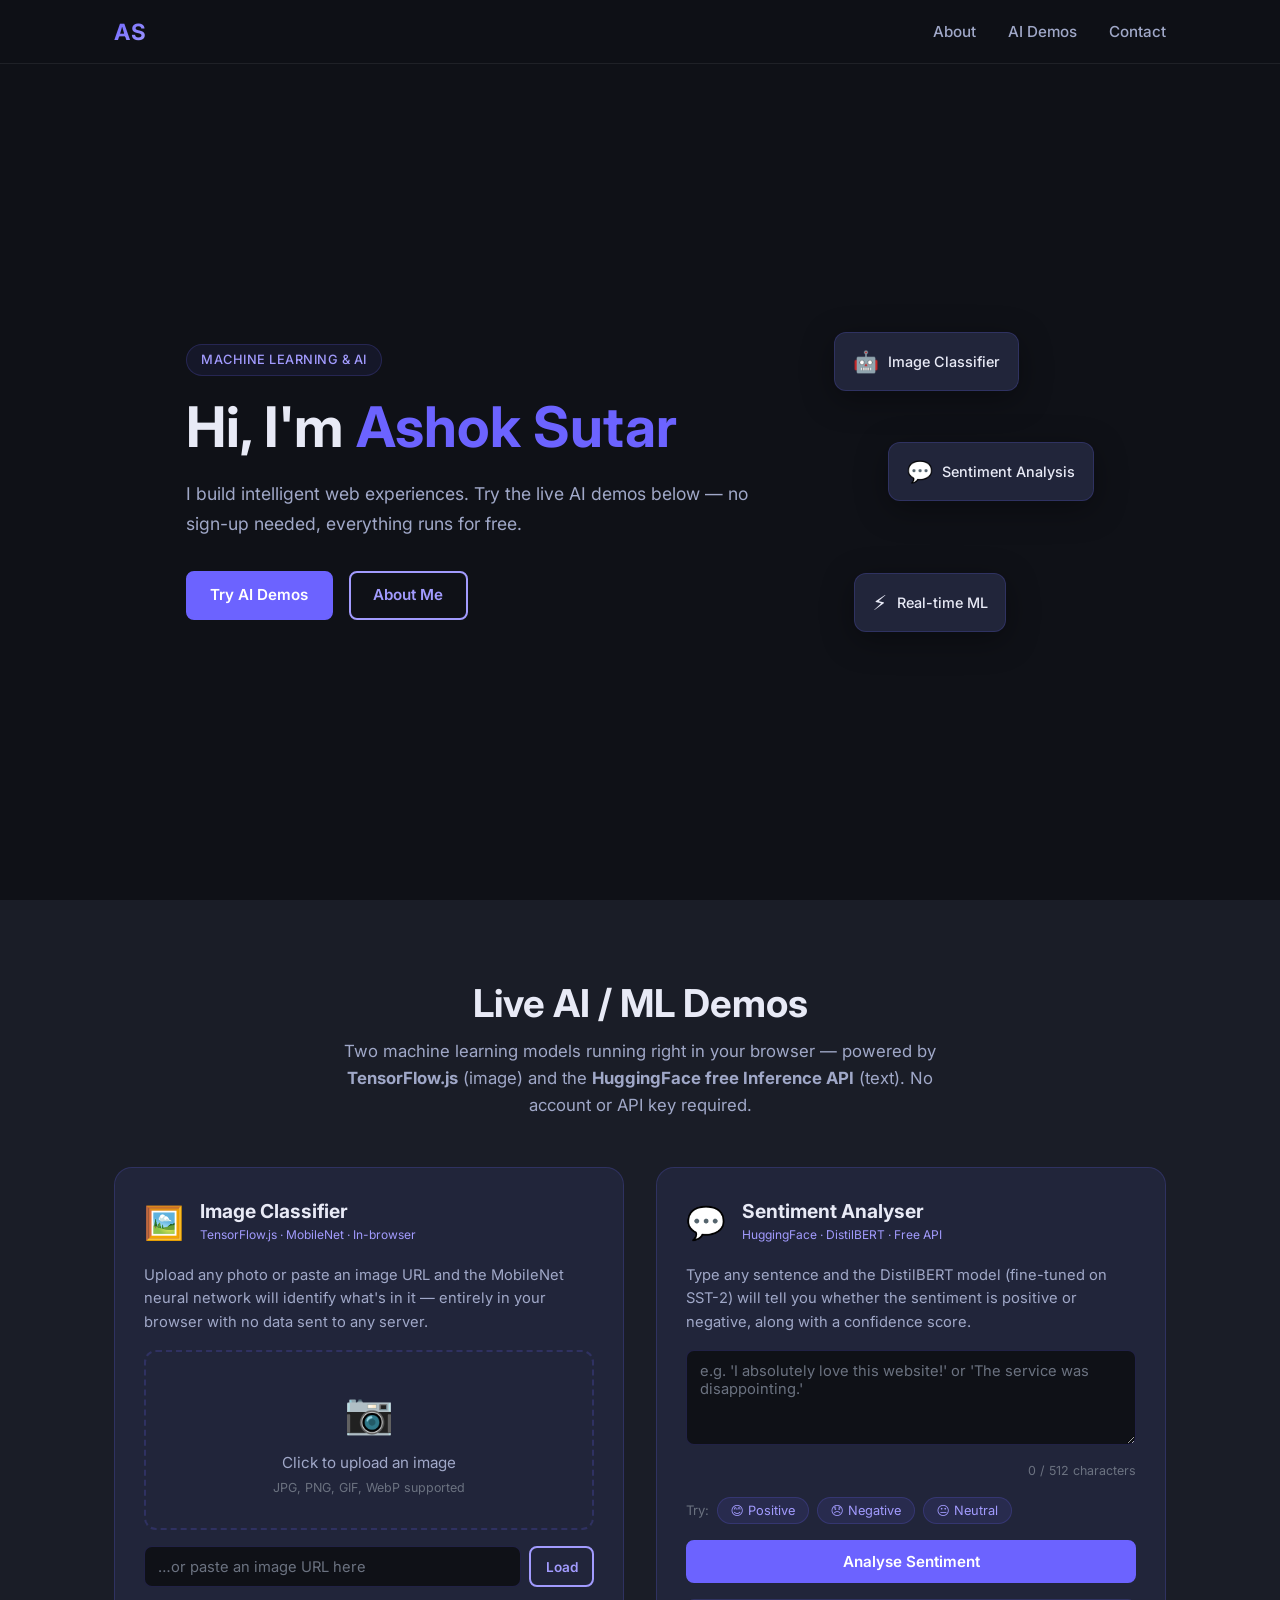
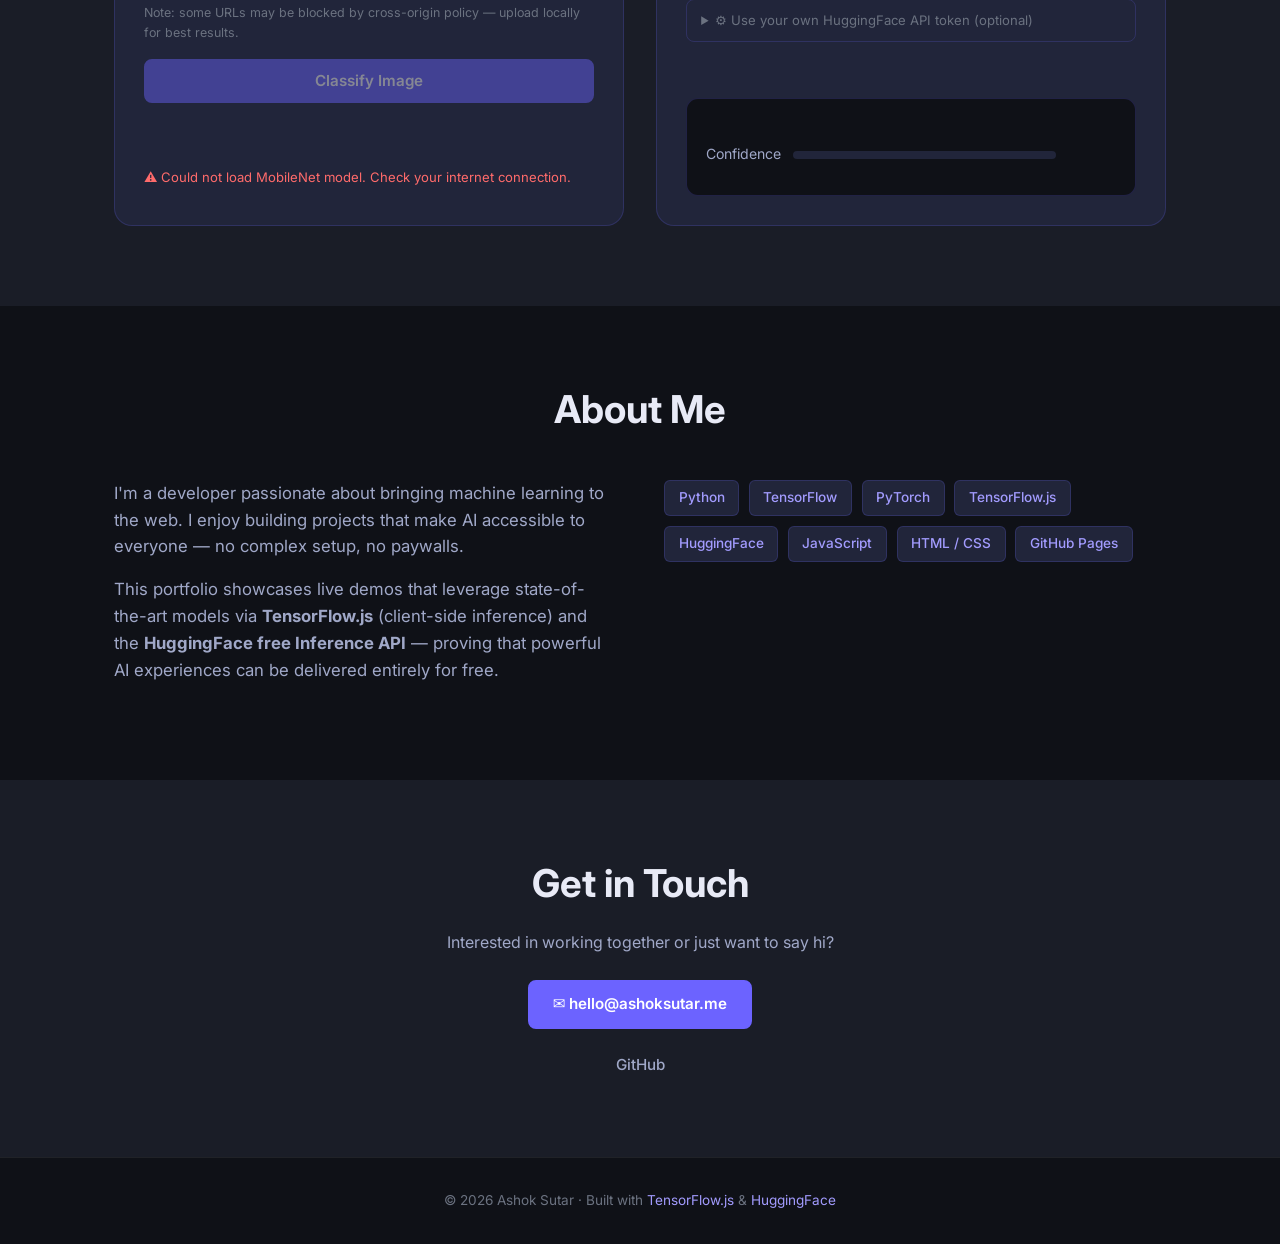
==== index.html @ 3ef17834 "Add ML-integrated portfolio: image classifier (TF.js MobileNet) + sentiment analyser (HuggingFace AP" ====
<!DOCTYPE html>
<html lang="en">
<head>
  <meta charset="UTF-8" />
  <meta name="viewport" content="width=device-width, initial-scale=1.0" />
  <title>Ashok Sutar | AI & ML Portfolio</title>
  <meta name="description" content="Ashok Sutar's portfolio with live AI/ML demos — image classifier and sentiment analyser powered by free models.">
  <link rel="preconnect" href="https://fonts.googleapis.com">
  <link rel="preconnect" href="https://fonts.gstatic.com" crossorigin>
  <link href="https://fonts.googleapis.com/css2?family=Inter:wght@300;400;500;600;700&display=swap" rel="stylesheet">
  <link rel="stylesheet" href="css/style.css" />
</head>
<body>

  <!-- ============================================================
       NAVIGATION
  ============================================================ -->
  <nav id="navbar">
    <div class="nav-container">
      <a href="#hero" class="nav-brand">AS</a>
      <ul class="nav-links">
        <li><a href="#about">About</a></li>
        <li><a href="#ml-demos">AI Demos</a></li>
        <li><a href="#contact">Contact</a></li>
      </ul>
      <button class="nav-toggle" id="navToggle" aria-label="Toggle menu">&#9776;</button>
    </div>
  </nav>

  <!-- ============================================================
       HERO
  ============================================================ -->
  <section id="hero">
    <div class="hero-content">
      <span class="hero-badge">Machine Learning &amp; AI</span>
      <h1>Hi, I'm <span class="accent">Ashok Sutar</span></h1>
      <p class="hero-sub">
        I build intelligent web experiences. Try the live AI demos below —
        no sign-up needed, everything runs for free.
      </p>
      <div class="hero-actions">
        <a href="#ml-demos" class="btn btn-primary">Try AI Demos</a>
        <a href="#about" class="btn btn-outline">About Me</a>
      </div>
    </div>
    <div class="hero-visual" aria-hidden="true">
      <div class="floating-card card-1">
        <span class="card-icon">🤖</span>
        <span>Image Classifier</span>
      </div>
      <div class="floating-card card-2">
        <span class="card-icon">💬</span>
        <span>Sentiment Analysis</span>
      </div>
      <div class="floating-card card-3">
        <span class="card-icon">⚡</span>
        <span>Real-time ML</span>
      </div>
    </div>
  </section>

  <!-- ============================================================
       ML DEMOS
  ============================================================ -->
  <section id="ml-demos">
    <div class="section-container">
      <div class="section-header">
        <h2>Live AI / ML Demos</h2>
        <p>
          Two machine learning models running right in your browser — powered by
          <strong>TensorFlow.js</strong> (image) and the
          <strong>HuggingFace free Inference API</strong> (text).
          No account or API key required.
        </p>
      </div>

      <div class="demos-grid">

        <!-- -------------------------------------------------------
             DEMO 1 – IMAGE CLASSIFIER
        ------------------------------------------------------- -->
        <div class="demo-card" id="image-demo">
          <div class="demo-card-header">
            <span class="demo-icon">🖼️</span>
            <div>
              <h3>Image Classifier</h3>
              <p class="demo-tech">TensorFlow.js · MobileNet · In-browser</p>
            </div>
          </div>
          <p class="demo-desc">
            Upload any photo or paste an image URL and the MobileNet neural
            network will identify what's in it — entirely in your browser with
            no data sent to any server.
          </p>

          <div class="upload-area" id="uploadArea">
            <input type="file" id="imageUpload" accept="image/*" hidden />
            <img id="previewImage" src="" alt="Preview" hidden />
            <div class="upload-placeholder" id="uploadPlaceholder">
              <span class="upload-icon">📷</span>
              <p>Click to upload an image</p>
              <p class="upload-hint">JPG, PNG, GIF, WebP supported</p>
            </div>
          </div>

          <div class="url-input-row">
            <input
              type="url"
              id="imageUrlInput"
              placeholder="…or paste an image URL here"
              class="text-input"
            />
            <button id="loadUrlBtn" class="btn btn-sm btn-outline">Load</button>
          </div>
          <p class="upload-hint" style="font-size:0.78rem;color:var(--text-muted);">
            Note: some URLs may be blocked by cross-origin policy — upload locally for best results.
          </p>

          <button id="classifyBtn" class="btn btn-primary btn-full" disabled>
            Classify Image
          </button>

          <div id="classifierStatus" class="status-box" hidden></div>

          <div id="classifierResults" class="results-box" hidden>
            <h4>Predictions</h4>
            <ul id="predictionsList" class="predictions-list"></ul>
          </div>

          <div id="modelLoadingBanner" class="loading-banner">
            <div class="spinner"></div>
            <span>Loading MobileNet model (first time may take a few seconds)…</span>
          </div>
        </div>

        <!-- -------------------------------------------------------
             DEMO 2 – SENTIMENT ANALYSER
        ------------------------------------------------------- -->
        <div class="demo-card" id="sentiment-demo">
          <div class="demo-card-header">
            <span class="demo-icon">💬</span>
            <div>
              <h3>Sentiment Analyser</h3>
              <p class="demo-tech">HuggingFace · DistilBERT · Free API</p>
            </div>
          </div>
          <p class="demo-desc">
            Type any sentence and the DistilBERT model (fine-tuned on SST-2)
            will tell you whether the sentiment is positive or negative, along
            with a confidence score.
          </p>

          <textarea
            id="sentimentInput"
            class="text-area"
            rows="4"
            placeholder="e.g. 'I absolutely love this website!' or 'The service was disappointing.'"
          ></textarea>

          <div class="char-counter">
            <span id="charCount">0</span> / 512 characters
          </div>

          <div class="example-chips">
            <span class="chip-label">Try:</span>
            <button class="chip" data-text="I love building machine learning models!">😊 Positive</button>
            <button class="chip" data-text="This is the worst experience I have ever had.">😞 Negative</button>
            <button class="chip" data-text="The weather today is quite average.">😐 Neutral</button>
          </div>

          <button id="analyseBtn" class="btn btn-primary btn-full">
            Analyse Sentiment
          </button>

          <!-- Optional HuggingFace API token for higher rate limits -->
          <details class="token-details">
            <summary>⚙️ Use your own HuggingFace API token (optional)</summary>
            <div class="token-row">
              <input
                type="password"
                id="hfTokenInput"
                placeholder="hf_xxxxxxxxxxxxxxxxxxxxxxxx"
                class="text-input"
                autocomplete="off"
              />
              <button id="saveTokenBtn" class="btn btn-sm btn-outline">Save</button>
              <button id="clearTokenBtn" class="btn btn-sm btn-outline">Clear</button>
            </div>
            <p class="token-hint">
              Token is stored only in your browser's sessionStorage and is never sent anywhere
              except directly to api-inference.huggingface.co. Get a free token at
              <a href="https://huggingface.co/settings/tokens" target="_blank" rel="noopener noreferrer">huggingface.co/settings/tokens</a>.
            </p>
          </details>

          <div id="sentimentStatus" class="status-box" hidden></div>

          <div id="sentimentResult" class="results-box sentiment-result" hidden>
            <div id="sentimentLabel" class="sentiment-label"></div>
            <div class="confidence-row">
              <span>Confidence</span>
              <div class="confidence-bar-wrap">
                <div id="confidenceBar" class="confidence-bar"></div>
              </div>
              <span id="confidenceValue" class="confidence-value"></span>
            </div>
            <p id="sentimentDetail" class="sentiment-detail"></p>
          </div>
        </div>

      </div><!-- /demos-grid -->
    </div>
  </section>

  <!-- ============================================================
       ABOUT
  ============================================================ -->
  <section id="about">
    <div class="section-container">
      <div class="section-header">
        <h2>About Me</h2>
      </div>
      <div class="about-grid">
        <div class="about-text">
          <p>
            I'm a developer passionate about bringing machine learning to the web.
            I enjoy building projects that make AI accessible to everyone —
            no complex setup, no paywalls.
          </p>
          <p>
            This portfolio showcases live demos that leverage state-of-the-art
            models via <strong>TensorFlow.js</strong> (client-side inference) and
            the <strong>HuggingFace free Inference API</strong> — proving that
            powerful AI experiences can be delivered entirely for free.
          </p>
        </div>
        <div class="skills-grid">
          <div class="skill-chip">Python</div>
          <div class="skill-chip">TensorFlow</div>
          <div class="skill-chip">PyTorch</div>
          <div class="skill-chip">TensorFlow.js</div>
          <div class="skill-chip">HuggingFace</div>
          <div class="skill-chip">JavaScript</div>
          <div class="skill-chip">HTML / CSS</div>
          <div class="skill-chip">GitHub Pages</div>
        </div>
      </div>
    </div>
  </section>

  <!-- ============================================================
       CONTACT
  ============================================================ -->
  <section id="contact">
    <div class="section-container contact-container">
      <h2>Get in Touch</h2>
      <p>Interested in working together or just want to say hi?</p>
      <a href="mailto:hello@ashoksutar.me" class="btn btn-primary">
        ✉️ hello@ashoksutar.me
      </a>
      <div class="social-links">
        <a href="https://github.com/ashoksutar" target="_blank" rel="noopener noreferrer">GitHub</a>
      </div>
    </div>
  </section>

  <!-- ============================================================
       FOOTER
  ============================================================ -->
  <footer>
    <p>&copy; <span id="footerYear"></span> Ashok Sutar · Built with
      <a href="https://www.tensorflow.org/js" target="_blank" rel="noopener noreferrer">TensorFlow.js</a>
      &amp;
      <a href="https://huggingface.co" target="_blank" rel="noopener noreferrer">HuggingFace</a>
    </p>
  </footer>

  <!-- ============================================================
       SCRIPTS
       TF.js + MobileNet loaded from CDN; sentiment + image-classifier
       are loaded last so the DOM is ready.
  ============================================================ -->
  <script src="https://cdn.jsdelivr.net/npm/@tensorflow/tfjs@4.20.0/dist/tf.min.js" defer></script>
  <script src="https://cdn.jsdelivr.net/npm/@tensorflow-models/mobilenet@2.1.0/dist/mobilenet.min.js" defer></script>

  <script src="js/image-classifier.js" defer></script>
  <script src="js/sentiment.js" defer></script>
  <script src="js/app.js" defer></script>
</body>
</html>
---- css/style.css ----
/* ================================================================
   CSS CUSTOM PROPERTIES
================================================================ */
:root {
  --bg-primary:    #0f1117;
  --bg-secondary:  #1a1d27;
  --bg-card:       #21253a;
  --bg-card-hover: #272b40;
  --accent:        #6c63ff;
  --accent-light:  #a29bfe;
  --accent-dark:   #5a52d5;
  --positive:      #00c896;
  --negative:      #ff6b6b;
  --text-primary:  #e8eaf6;
  --text-secondary:#a0a8c8;
  --text-muted:    #6b7280;
  --border:        rgba(108,99,255,0.2);
  --border-light:  rgba(255,255,255,0.07);
  --radius:        12px;
  --radius-lg:     18px;
  --shadow:        0 8px 32px rgba(0,0,0,0.35);
  --transition:    0.25s ease;
  --max-width:     1100px;
  --nav-h:         64px;
  --font:          'Inter', system-ui, sans-serif;
}

/* ================================================================
   RESET & BASE
================================================================ */
*, *::before, *::after { box-sizing: border-box; margin: 0; padding: 0; }

html { scroll-behavior: smooth; }

body {
  font-family: var(--font);
  background: var(--bg-primary);
  color: var(--text-primary);
  line-height: 1.6;
  -webkit-font-smoothing: antialiased;
}

a { color: var(--accent-light); text-decoration: none; transition: color var(--transition); }
a:hover { color: var(--accent); }

h1, h2, h3, h4 { line-height: 1.2; }
p { color: var(--text-secondary); }

/* ================================================================
   UTILITIES
================================================================ */
.accent { color: var(--accent); }

.btn {
  display: inline-flex;
  align-items: center;
  gap: 6px;
  padding: 0.65rem 1.4rem;
  border-radius: 8px;
  font-size: 0.95rem;
  font-weight: 600;
  font-family: var(--font);
  cursor: pointer;
  transition: all var(--transition);
  border: 2px solid transparent;
}

.btn-primary {
  background: var(--accent);
  color: #fff;
  border-color: var(--accent);
}
.btn-primary:hover { background: var(--accent-dark); border-color: var(--accent-dark); color: #fff; }

.btn-outline {
  background: transparent;
  color: var(--accent-light);
  border-color: var(--accent-light);
}
.btn-outline:hover { background: rgba(108,99,255,0.12); color: var(--accent); border-color: var(--accent); }

.btn-sm { padding: 0.45rem 0.9rem; font-size: 0.85rem; }

.btn-full { width: 100%; justify-content: center; }

.btn:disabled {
  opacity: 0.45;
  cursor: not-allowed;
  pointer-events: none;
}

/* ================================================================
   NAVIGATION
================================================================ */
#navbar {
  position: fixed;
  top: 0; left: 0; right: 0;
  height: var(--nav-h);
  background: rgba(15,17,23,0.85);
  backdrop-filter: blur(12px);
  border-bottom: 1px solid var(--border-light);
  z-index: 1000;
  transition: background var(--transition);
}

.nav-container {
  max-width: var(--max-width);
  margin: 0 auto;
  padding: 0 1.5rem;
  height: 100%;
  display: flex;
  align-items: center;
  justify-content: space-between;
}

.nav-brand {
  font-size: 1.4rem;
  font-weight: 700;
  background: linear-gradient(135deg, var(--accent), var(--accent-light));
  -webkit-background-clip: text;
  -webkit-text-fill-color: transparent;
  background-clip: text;
  letter-spacing: 1px;
}

.nav-links {
  display: flex;
  gap: 2rem;
  list-style: none;
}
.nav-links a {
  color: var(--text-secondary);
  font-size: 0.95rem;
  font-weight: 500;
  transition: color var(--transition);
}
.nav-links a:hover { color: var(--text-primary); }

.nav-toggle {
  display: none;
  background: none;
  border: none;
  color: var(--text-primary);
  font-size: 1.4rem;
  cursor: pointer;
  padding: 4px;
}

/* ================================================================
   SECTIONS COMMON
================================================================ */
section { padding: 5rem 0; }

.section-container {
  max-width: var(--max-width);
  margin: 0 auto;
  padding: 0 1.5rem;
}

.section-header {
  text-align: center;
  margin-bottom: 3rem;
}
.section-header h2 {
  font-size: clamp(1.8rem, 3vw, 2.5rem);
  margin-bottom: 0.75rem;
}
.section-header p {
  max-width: 640px;
  margin: 0 auto;
  font-size: 1.05rem;
}

/* ================================================================
   HERO
================================================================ */
#hero {
  min-height: 100vh;
  display: flex;
  align-items: center;
  justify-content: center;
  gap: 3rem;
  padding: calc(var(--nav-h) + 3rem) 1.5rem 3rem;
  max-width: var(--max-width);
  margin: 0 auto;
}

.hero-content { flex: 1; max-width: 600px; }

.hero-badge {
  display: inline-block;
  padding: 0.3rem 0.9rem;
  border: 1px solid var(--border);
  border-radius: 999px;
  font-size: 0.8rem;
  font-weight: 500;
  color: var(--accent-light);
  background: rgba(108,99,255,0.08);
  margin-bottom: 1.2rem;
  letter-spacing: 0.5px;
  text-transform: uppercase;
}

.hero-content h1 {
  font-size: clamp(2.2rem, 5vw, 3.5rem);
  font-weight: 700;
  margin-bottom: 1.2rem;
  line-height: 1.15;
}

.hero-sub {
  font-size: 1.1rem;
  margin-bottom: 2rem;
  line-height: 1.7;
}

.hero-actions { display: flex; gap: 1rem; flex-wrap: wrap; }

/* Floating visual cards */
.hero-visual {
  flex: 0 0 auto;
  position: relative;
  width: 260px;
  height: 300px;
}

.floating-card {
  position: absolute;
  background: var(--bg-card);
  border: 1px solid var(--border);
  border-radius: var(--radius);
  padding: 0.75rem 1.1rem;
  display: flex;
  align-items: center;
  gap: 0.6rem;
  font-size: 0.9rem;
  font-weight: 500;
  color: var(--text-primary);
  box-shadow: var(--shadow);
  animation: floatCard 4s ease-in-out infinite;
}
.floating-card .card-icon { font-size: 1.3rem; }

.card-1 { top: 0;    left: 0;    animation-delay: 0s; }
.card-2 { top: 110px; right: 0;  animation-delay: 1.5s; }
.card-3 { bottom: 0;  left: 20px; animation-delay: 0.75s; }

@keyframes floatCard {
  0%, 100% { transform: translateY(0); }
  50%       { transform: translateY(-12px); }
}

/* ================================================================
   ML DEMOS
================================================================ */
#ml-demos { background: var(--bg-secondary); }

.demos-grid {
  display: grid;
  grid-template-columns: repeat(auto-fit, minmax(340px, 1fr));
  gap: 2rem;
}

.demo-card {
  background: var(--bg-card);
  border: 1px solid var(--border);
  border-radius: var(--radius-lg);
  padding: 1.8rem;
  display: flex;
  flex-direction: column;
  gap: 1rem;
  transition: border-color var(--transition), box-shadow var(--transition);
}
.demo-card:hover { border-color: var(--accent-light); box-shadow: 0 0 0 1px rgba(108,99,255,0.25); }

.demo-card-header { display: flex; align-items: center; gap: 1rem; }
.demo-icon { font-size: 2rem; }
.demo-card-header h3 { font-size: 1.2rem; margin-bottom: 0.1rem; }
.demo-tech { font-size: 0.75rem; color: var(--accent-light); }

.demo-desc { font-size: 0.92rem; }

/* Upload area */
.upload-area {
  border: 2px dashed var(--border);
  border-radius: var(--radius);
  min-height: 180px;
  display: flex;
  align-items: center;
  justify-content: center;
  cursor: pointer;
  overflow: hidden;
  transition: border-color var(--transition), background var(--transition);
  position: relative;
}
.upload-area:hover { border-color: var(--accent); background: rgba(108,99,255,0.04); }
.upload-area.drag-over { border-color: var(--accent); background: rgba(108,99,255,0.08); }

.upload-placeholder { text-align: center; pointer-events: none; }
.upload-icon { font-size: 2.5rem; display: block; margin-bottom: 0.4rem; }
.upload-placeholder p { font-size: 0.95rem; margin: 0.15rem 0; color: var(--text-secondary); }
.upload-hint { font-size: 0.78rem !important; color: var(--text-muted) !important; }

#previewImage {
  max-width: 100%;
  max-height: 260px;
  border-radius: 8px;
  object-fit: contain;
}

.url-input-row { display: flex; gap: 0.5rem; }
.url-input-row .text-input { flex: 1; }

/* Text inputs */
.text-input, .text-area {
  width: 100%;
  background: var(--bg-primary);
  border: 1px solid var(--border);
  border-radius: 8px;
  color: var(--text-primary);
  font-family: var(--font);
  font-size: 0.92rem;
  padding: 0.65rem 0.85rem;
  transition: border-color var(--transition);
  resize: vertical;
}
.text-input:focus, .text-area:focus {
  outline: none;
  border-color: var(--accent);
  box-shadow: 0 0 0 3px rgba(108,99,255,0.15);
}
.text-input::placeholder, .text-area::placeholder { color: var(--text-muted); }

.char-counter {
  font-size: 0.78rem;
  color: var(--text-muted);
  text-align: right;
}

/* Chips */
.example-chips { display: flex; flex-wrap: wrap; gap: 0.5rem; align-items: center; }
.chip-label { font-size: 0.82rem; color: var(--text-muted); }
.chip {
  background: rgba(108,99,255,0.1);
  border: 1px solid var(--border);
  border-radius: 999px;
  padding: 0.3rem 0.8rem;
  font-size: 0.8rem;
  color: var(--accent-light);
  cursor: pointer;
  font-family: var(--font);
  transition: all var(--transition);
}
.chip:hover { background: rgba(108,99,255,0.2); border-color: var(--accent-light); }

/* Status / results */
.status-box {
  border-radius: 8px;
  padding: 0.75rem 1rem;
  font-size: 0.9rem;
  display: flex;
  align-items: center;
  gap: 0.5rem;
}
.status-info    { background: rgba(108,99,255,0.12); color: var(--accent-light); }
.status-loading { background: rgba(255,255,255,0.04); color: var(--text-secondary); }
.status-error   { background: rgba(255,107,107,0.12); color: var(--negative); }

.results-box {
  background: var(--bg-primary);
  border: 1px solid var(--border);
  border-radius: var(--radius);
  padding: 1rem 1.2rem;
}
.results-box h4 { margin-bottom: 0.75rem; font-size: 0.95rem; color: var(--text-primary); }

/* Predictions list */
.predictions-list { list-style: none; display: flex; flex-direction: column; gap: 0.6rem; }
.prediction-item { display: flex; flex-direction: column; gap: 4px; }
.prediction-header { display: flex; justify-content: space-between; font-size: 0.88rem; }
.prediction-name { color: var(--text-primary); font-weight: 500; }
.prediction-score { color: var(--accent-light); font-weight: 600; }

.prediction-bar-wrap {
  height: 6px;
  background: var(--bg-card);
  border-radius: 999px;
  overflow: hidden;
}
.prediction-bar {
  height: 100%;
  background: linear-gradient(90deg, var(--accent), var(--accent-light));
  border-radius: 999px;
  transition: width 0.4s ease;
}

/* Sentiment result */
.sentiment-result { display: flex; flex-direction: column; gap: 0.8rem; }

.sentiment-label {
  font-size: 1.4rem;
  font-weight: 700;
  text-align: center;
  padding: 0.5rem;
  border-radius: 8px;
}
.label-positive { color: var(--positive); background: rgba(0,200,150,0.1); }
.label-negative { color: var(--negative); background: rgba(255,107,107,0.1); }

.confidence-row {
  display: flex;
  align-items: center;
  gap: 0.75rem;
  font-size: 0.88rem;
  color: var(--text-secondary);
}
.confidence-bar-wrap {
  flex: 1;
  height: 8px;
  background: var(--bg-card);
  border-radius: 999px;
  overflow: hidden;
}
.confidence-bar {
  height: 100%;
  border-radius: 999px;
  transition: width 0.5s ease;
}
.positive-bar { background: var(--positive); }
.negative-bar { background: var(--negative); }
.confidence-value { font-weight: 600; min-width: 48px; text-align: right; }

.sentiment-detail { font-size: 0.85rem; color: var(--text-muted); text-align: center; }

/* Model loading banner */
.loading-banner {
  display: flex;
  align-items: center;
  gap: 0.6rem;
  font-size: 0.82rem;
  color: var(--text-muted);
  padding: 0.5rem 0;
}
.loading-banner.hidden { display: none; }

/* Spinner */
.spinner {
  width: 16px;
  height: 16px;
  border: 2px solid rgba(108,99,255,0.3);
  border-top-color: var(--accent);
  border-radius: 50%;
  animation: spin 0.7s linear infinite;
  flex-shrink: 0;
}
@keyframes spin { to { transform: rotate(360deg); } }

/* ================================================================
   ABOUT
================================================================ */
#about .about-grid {
  display: grid;
  grid-template-columns: 1fr 1fr;
  gap: 3rem;
  align-items: start;
}

.about-text p {
  font-size: 1.05rem;
  margin-bottom: 1rem;
}

.skills-grid {
  display: flex;
  flex-wrap: wrap;
  gap: 0.6rem;
}
.skill-chip {
  background: var(--bg-card);
  border: 1px solid var(--border);
  border-radius: 6px;
  padding: 0.4rem 0.85rem;
  font-size: 0.85rem;
  font-weight: 500;
  color: var(--accent-light);
  transition: background var(--transition), border-color var(--transition);
}
.skill-chip:hover { background: var(--bg-card-hover); border-color: var(--accent-light); }

/* ================================================================
   CONTACT
================================================================ */
#contact { background: var(--bg-secondary); }

.contact-container {
  text-align: center;
  display: flex;
  flex-direction: column;
  align-items: center;
  gap: 1.5rem;
}
.contact-container h2 { font-size: clamp(1.8rem, 3vw, 2.4rem); }

.social-links { display: flex; gap: 1.5rem; }
.social-links a {
  color: var(--text-secondary);
  font-size: 0.95rem;
  font-weight: 500;
  transition: color var(--transition);
}
.social-links a:hover { color: var(--accent-light); }

/* ================================================================
   FOOTER
================================================================ */
footer {
  text-align: center;
  padding: 2rem 1.5rem;
  border-top: 1px solid var(--border-light);
  font-size: 0.85rem;
  color: var(--text-muted);
}
footer p { color: var(--text-muted); }

/* Token details */
.token-details {
  border: 1px solid var(--border);
  border-radius: 8px;
  padding: 0.6rem 0.9rem;
  font-size: 0.85rem;
  color: var(--text-secondary);
}
.token-details summary {
  cursor: pointer;
  color: var(--text-muted);
  user-select: none;
  font-size: 0.82rem;
}
.token-details summary:hover { color: var(--text-secondary); }
.token-row {
  display: flex;
  gap: 0.5rem;
  margin-top: 0.6rem;
}
.token-row .text-input { font-size: 0.82rem; }
.token-hint {
  margin-top: 0.5rem;
  font-size: 0.77rem !important;
  color: var(--text-muted) !important;
  line-height: 1.5;
}
@media (max-width: 768px) {
  #hero {
    flex-direction: column;
    text-align: center;
    gap: 2rem;
    min-height: auto;
    padding-top: calc(var(--nav-h) + 2rem);
  }

  .hero-actions { justify-content: center; }

  .hero-visual {
    width: 200px;
    height: 220px;
  }
  .floating-card { font-size: 0.8rem; padding: 0.55rem 0.85rem; }
  .card-1 { top: 0; left: 0; }
  .card-2 { top: 80px; right: 0; }
  .card-3 { bottom: 0; left: 10px; }

  .nav-links { display: none; }
  .nav-toggle { display: block; }
  .nav-links.open {
    display: flex;
    flex-direction: column;
    position: fixed;
    top: var(--nav-h);
    left: 0; right: 0;
    background: var(--bg-primary);
    border-bottom: 1px solid var(--border-light);
    padding: 1rem 1.5rem 1.5rem;
    gap: 1rem;
    z-index: 999;
  }

  .demos-grid { grid-template-columns: 1fr; }

  #about .about-grid { grid-template-columns: 1fr; gap: 2rem; }
}

@media (max-width: 480px) {
  .url-input-row { flex-direction: column; }
  .hero-actions { flex-direction: column; }
  .btn-full { font-size: 0.9rem; }
}
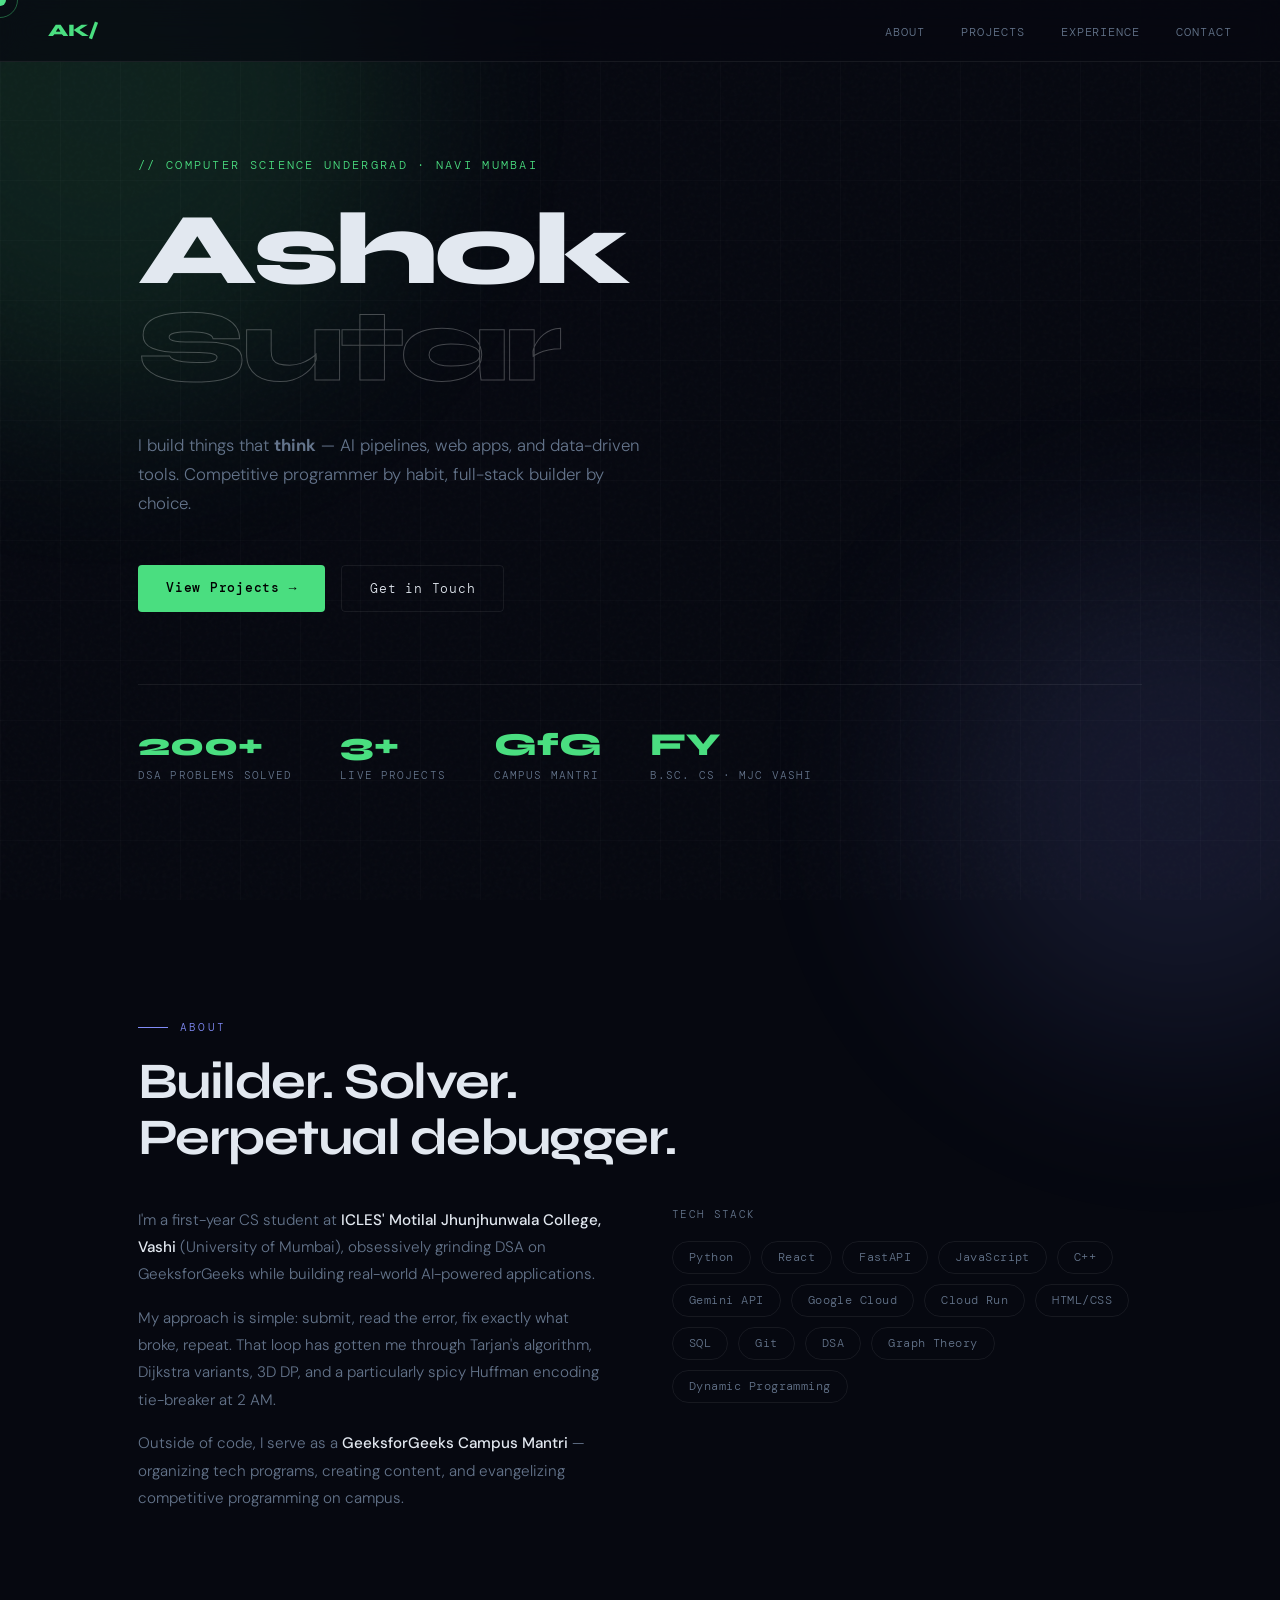
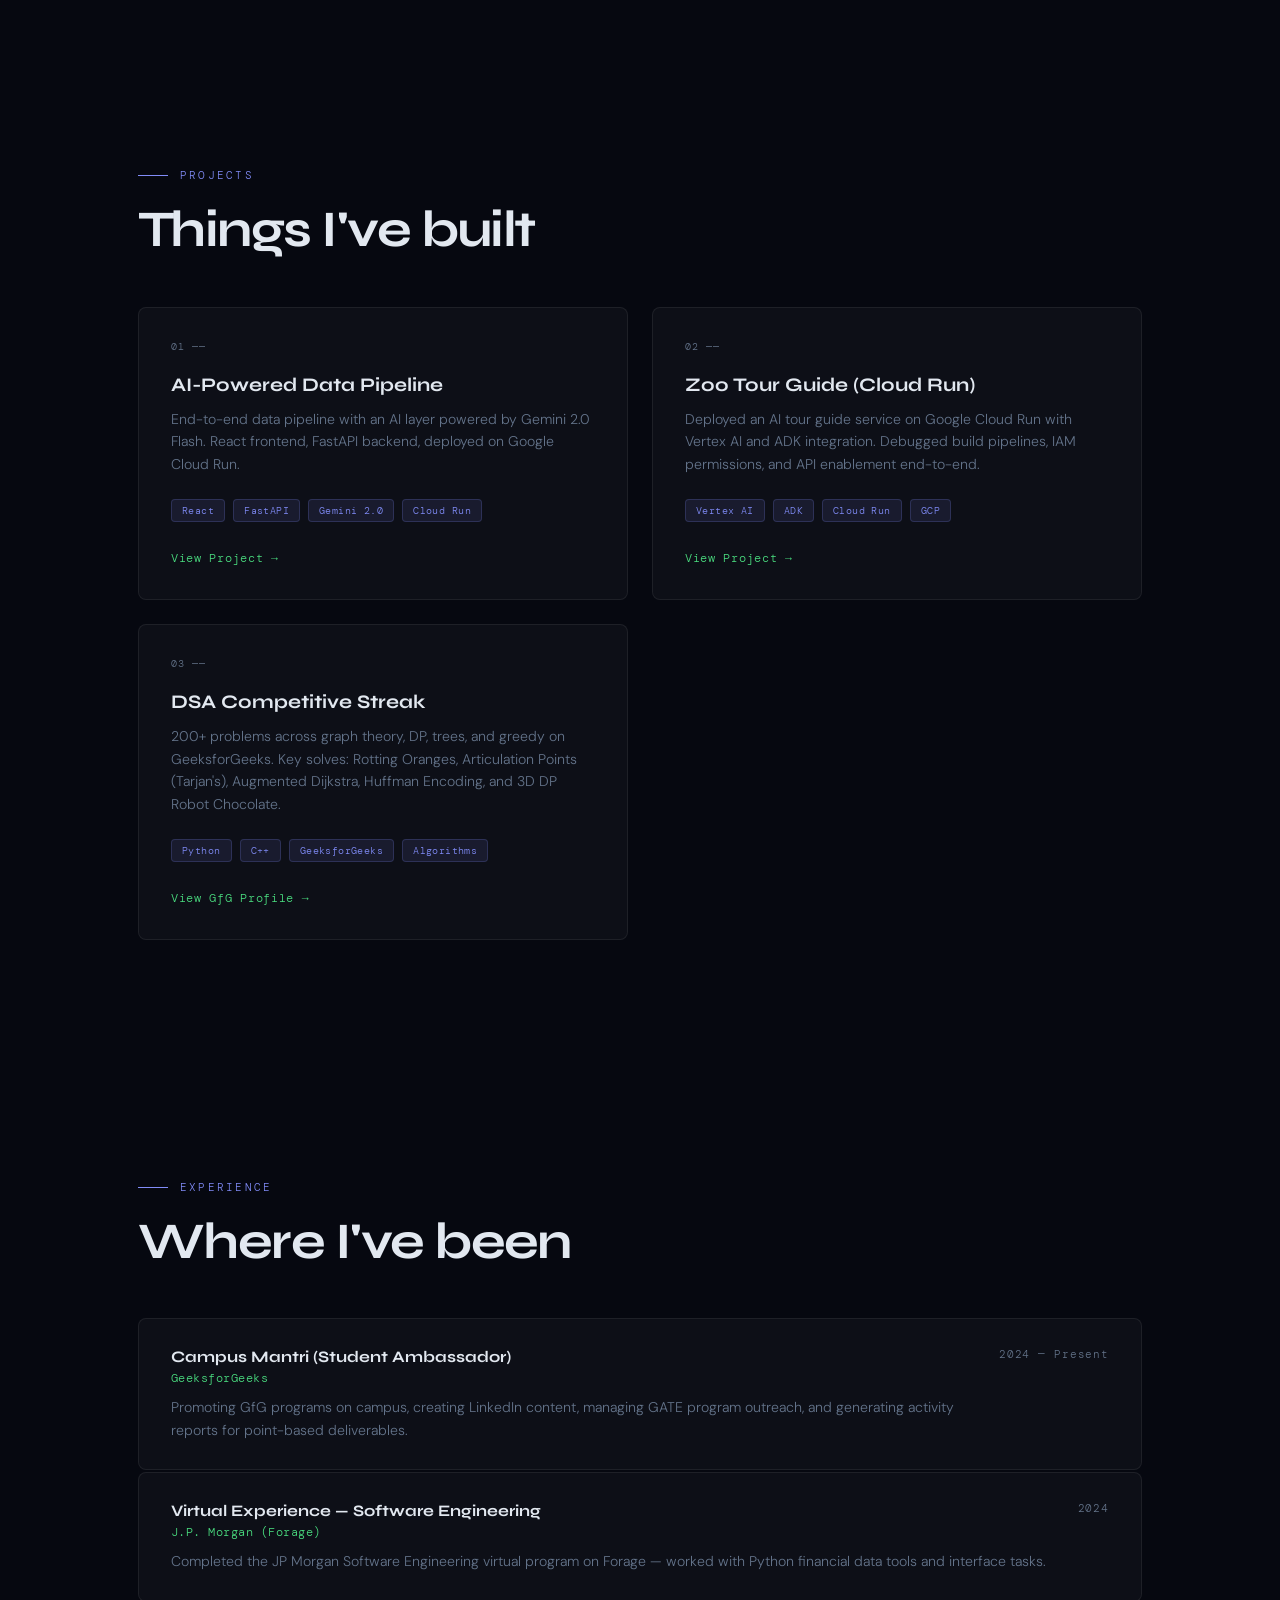
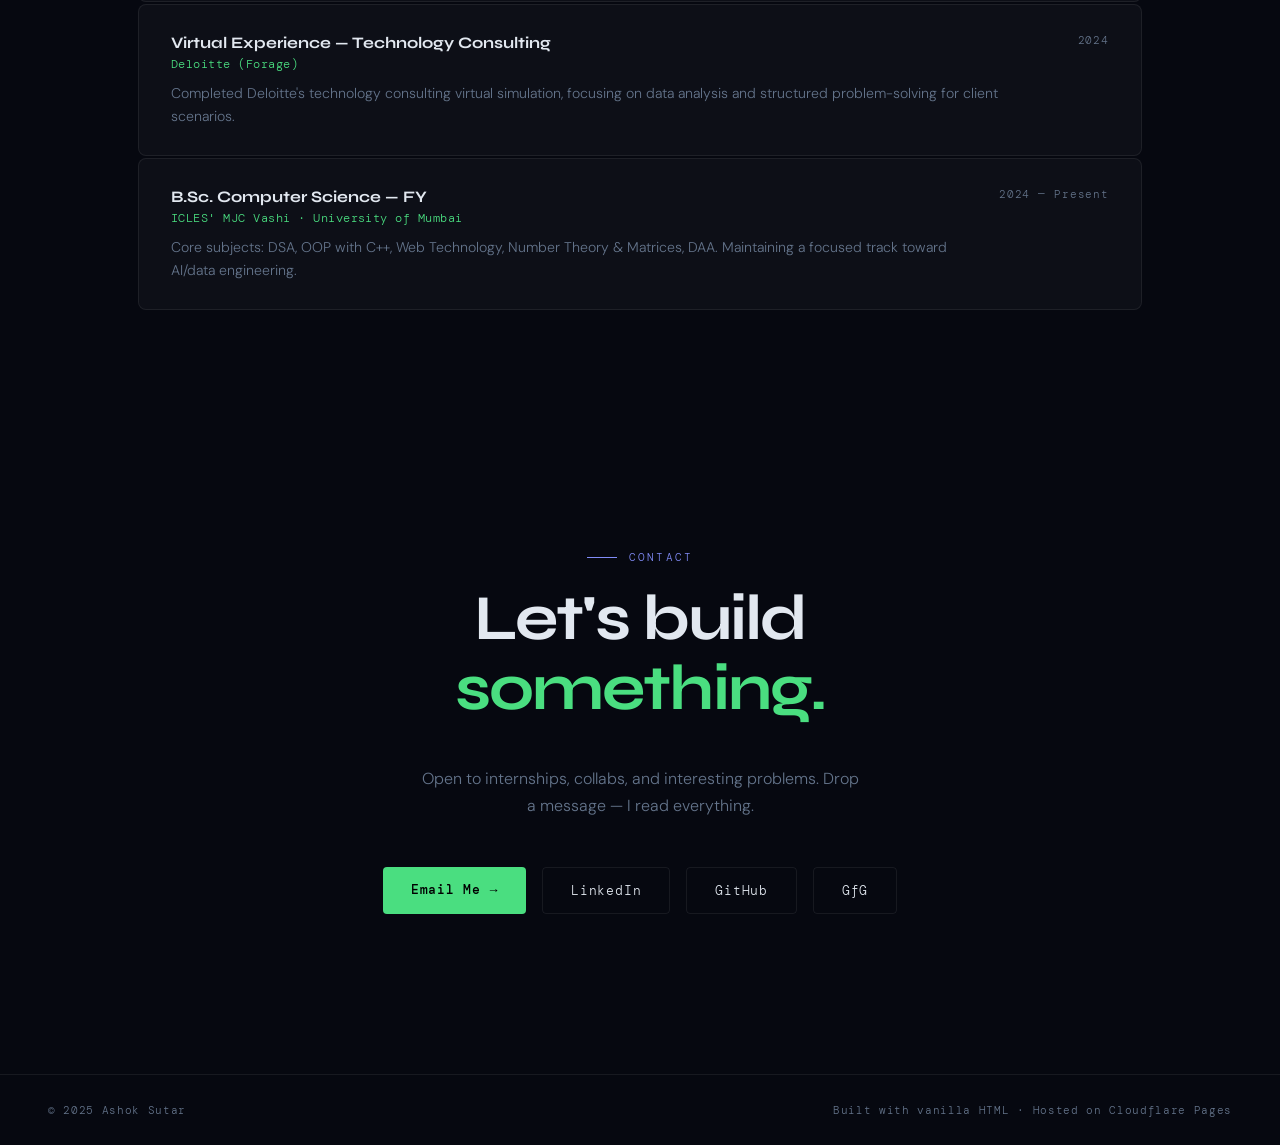
==== commit d270bd90: "Add files via upload" ====
--- a/index.html
+++ b/index.html
@@ -3,288 +3,801 @@
 <head>
   <meta charset="UTF-8" />
   <meta name="viewport" content="width=device-width, initial-scale=1.0" />
-  <title>Ashok Sutar | AI & ML Portfolio</title>
-  <meta name="description" content="Ashok Sutar's portfolio with live AI/ML demos — image classifier and sentiment analyser powered by free models.">
-  <link rel="preconnect" href="https://fonts.googleapis.com">
-  <link rel="preconnect" href="https://fonts.gstatic.com" crossorigin>
-  <link href="https://fonts.googleapis.com/css2?family=Inter:wght@300;400;500;600;700&display=swap" rel="stylesheet">
-  <link rel="stylesheet" href="css/style.css" />
+  <title>Ashok | CS Undergrad & Builder</title>
+  <link rel="preconnect" href="https://fonts.googleapis.com" />
+  <link rel="preconnect" href="https://fonts.gstatic.com" crossorigin />
+  <link href="https://fonts.googleapis.com/css2?family=Syne:wght@400;600;700;800&family=DM+Mono:wght@300;400;500&family=DM+Sans:wght@300;400;500&display=swap" rel="stylesheet" />
+  <style>
+    *, *::before, *::after { box-sizing: border-box; margin: 0; padding: 0; }
+
+    :root {
+      --bg: #060810;
+      --surface: #0d1117;
+      --border: rgba(255,255,255,0.07);
+      --accent: #4ade80;
+      --accent2: #818cf8;
+      --text: #e2e8f0;
+      --muted: #64748b;
+      --card: rgba(255,255,255,0.03);
+    }
+
+    html { scroll-behavior: smooth; }
+
+    body {
+      background: var(--bg);
+      color: var(--text);
+      font-family: 'DM Sans', sans-serif;
+      font-weight: 300;
+      overflow-x: hidden;
+      cursor: none;
+    }
+
+    /* Custom cursor */
+    #cursor {
+      width: 12px; height: 12px;
+      background: var(--accent);
+      border-radius: 50%;
+      position: fixed;
+      pointer-events: none;
+      z-index: 9999;
+      transform: translate(-50%, -50%);
+      transition: transform 0.08s, width 0.2s, height 0.2s, opacity 0.2s;
+      mix-blend-mode: screen;
+    }
+    #cursor-ring {
+      width: 36px; height: 36px;
+      border: 1px solid rgba(74,222,128,0.4);
+      border-radius: 50%;
+      position: fixed;
+      pointer-events: none;
+      z-index: 9998;
+      transform: translate(-50%, -50%);
+      transition: transform 0.18s ease, width 0.2s, height 0.2s;
+    }
+
+    /* Noise overlay */
+    body::before {
+      content: '';
+      position: fixed;
+      inset: 0;
+      background-image: url("data:image/svg+xml,%3Csvg viewBox='0 0 256 256' xmlns='http://www.w3.org/2000/svg'%3E%3Cfilter id='noise'%3E%3CfeTurbulence type='fractalNoise' baseFrequency='0.9' numOctaves='4' stitchTiles='stitch'/%3E%3C/filter%3E%3Crect width='100%25' height='100%25' filter='url(%23noise)' opacity='0.04'/%3E%3C/svg%3E");
+      pointer-events: none;
+      z-index: 0;
+      opacity: 0.6;
+    }
+
+    /* Grid lines background */
+    body::after {
+      content: '';
+      position: fixed;
+      inset: 0;
+      background-image:
+        linear-gradient(rgba(255,255,255,0.02) 1px, transparent 1px),
+        linear-gradient(90deg, rgba(255,255,255,0.02) 1px, transparent 1px);
+      background-size: 60px 60px;
+      pointer-events: none;
+      z-index: 0;
+    }
+
+    /* NAV */
+    nav {
+      position: fixed;
+      top: 0; left: 0; right: 0;
+      z-index: 100;
+      padding: 20px 48px;
+      display: flex;
+      justify-content: space-between;
+      align-items: center;
+      background: rgba(6,8,16,0.7);
+      backdrop-filter: blur(16px);
+      border-bottom: 1px solid var(--border);
+    }
+    .nav-logo {
+      font-family: 'Syne', sans-serif;
+      font-weight: 800;
+      font-size: 1.1rem;
+      letter-spacing: -0.02em;
+      color: var(--accent);
+    }
+    .nav-links {
+      display: flex;
+      gap: 36px;
+      list-style: none;
+    }
+    .nav-links a {
+      font-family: 'DM Mono', monospace;
+      font-size: 0.75rem;
+      color: var(--muted);
+      text-decoration: none;
+      letter-spacing: 0.08em;
+      text-transform: uppercase;
+      transition: color 0.2s;
+    }
+    .nav-links a:hover { color: var(--accent); }
+
+    /* SECTIONS */
+    section { position: relative; z-index: 1; }
+
+    /* HERO */
+    #hero {
+      min-height: 100vh;
+      display: flex;
+      flex-direction: column;
+      justify-content: center;
+      padding: 120px 48px 80px;
+      max-width: 1100px;
+      margin: 0 auto;
+    }
+
+    .hero-label {
+      font-family: 'DM Mono', monospace;
+      font-size: 0.72rem;
+      letter-spacing: 0.2em;
+      color: var(--accent);
+      text-transform: uppercase;
+      margin-bottom: 28px;
+      opacity: 0;
+      animation: fadeUp 0.6s 0.2s forwards;
+    }
+
+    h1 {
+      font-family: 'Syne', sans-serif;
+      font-weight: 800;
+      font-size: clamp(3.5rem, 8vw, 7rem);
+      line-height: 0.95;
+      letter-spacing: -0.04em;
+      opacity: 0;
+      animation: fadeUp 0.7s 0.35s forwards;
+    }
+
+    h1 .line-2 {
+      display: block;
+      color: transparent;
+      -webkit-text-stroke: 1px rgba(255,255,255,0.25);
+    }
+
+    h1 .highlight {
+      position: relative;
+      display: inline-block;
+    }
+    h1 .highlight::after {
+      content: '';
+      position: absolute;
+      bottom: 6px; left: 0; right: 0;
+      height: 4px;
+      background: var(--accent);
+      transform: scaleX(0);
+      transform-origin: left;
+      animation: lineReveal 0.5s 1s forwards;
+    }
+
+    @keyframes lineReveal { to { transform: scaleX(1); } }
+
+    .hero-sub {
+      max-width: 520px;
+      font-size: 1.05rem;
+      line-height: 1.7;
+      color: var(--muted);
+      margin-top: 36px;
+      opacity: 0;
+      animation: fadeUp 0.6s 0.55s forwards;
+    }
+
+    .hero-cta {
+      display: flex;
+      gap: 16px;
+      margin-top: 48px;
+      flex-wrap: wrap;
+      opacity: 0;
+      animation: fadeUp 0.6s 0.7s forwards;
+    }
+
+    .btn {
+      font-family: 'DM Mono', monospace;
+      font-size: 0.8rem;
+      letter-spacing: 0.06em;
+      padding: 14px 28px;
+      border-radius: 4px;
+      text-decoration: none;
+      transition: all 0.2s;
+      cursor: none;
+    }
+    .btn-primary {
+      background: var(--accent);
+      color: #000;
+      font-weight: 500;
+    }
+    .btn-primary:hover { background: #86efac; transform: translateY(-2px); }
+    .btn-ghost {
+      border: 1px solid var(--border);
+      color: var(--text);
+    }
+    .btn-ghost:hover { border-color: var(--accent); color: var(--accent); transform: translateY(-2px); }
+
+    .hero-stats {
+      display: flex;
+      gap: 48px;
+      margin-top: 72px;
+      padding-top: 40px;
+      border-top: 1px solid var(--border);
+      opacity: 0;
+      animation: fadeUp 0.6s 0.85s forwards;
+      flex-wrap: wrap;
+    }
+    .stat-num {
+      font-family: 'Syne', sans-serif;
+      font-size: 2rem;
+      font-weight: 800;
+      color: var(--accent);
+    }
+    .stat-label {
+      font-family: 'DM Mono', monospace;
+      font-size: 0.7rem;
+      letter-spacing: 0.1em;
+      color: var(--muted);
+      text-transform: uppercase;
+      margin-top: 4px;
+    }
+
+    @keyframes fadeUp {
+      from { opacity: 0; transform: translateY(24px); }
+      to { opacity: 1; transform: translateY(0); }
+    }
+
+    /* ABOUT */
+    #about {
+      padding: 120px 48px;
+      max-width: 1100px;
+      margin: 0 auto;
+    }
+
+    .section-tag {
+      font-family: 'DM Mono', monospace;
+      font-size: 0.7rem;
+      letter-spacing: 0.2em;
+      color: var(--accent2);
+      text-transform: uppercase;
+      margin-bottom: 20px;
+      display: flex;
+      align-items: center;
+      gap: 12px;
+    }
+    .section-tag::before {
+      content: '';
+      width: 30px;
+      height: 1px;
+      background: var(--accent2);
+    }
+
+    h2 {
+      font-family: 'Syne', sans-serif;
+      font-weight: 700;
+      font-size: clamp(2rem, 4vw, 3.2rem);
+      letter-spacing: -0.03em;
+      line-height: 1.1;
+      margin-bottom: 40px;
+    }
+
+    .about-grid {
+      display: grid;
+      grid-template-columns: 1fr 1fr;
+      gap: 64px;
+      align-items: start;
+    }
+
+    .about-text p {
+      color: var(--muted);
+      line-height: 1.8;
+      font-size: 0.95rem;
+      margin-bottom: 16px;
+    }
+    .about-text p strong { color: var(--text); font-weight: 500; }
+
+    .skills-grid {
+      display: flex;
+      flex-wrap: wrap;
+      gap: 10px;
+    }
+
+    .skill-pill {
+      font-family: 'DM Mono', monospace;
+      font-size: 0.72rem;
+      padding: 8px 16px;
+      border: 1px solid var(--border);
+      border-radius: 100px;
+      color: var(--muted);
+      transition: all 0.2s;
+      letter-spacing: 0.04em;
+    }
+    .skill-pill:hover {
+      border-color: var(--accent);
+      color: var(--accent);
+      background: rgba(74,222,128,0.05);
+    }
+
+    /* PROJECTS */
+    #projects {
+      padding: 120px 48px;
+      max-width: 1100px;
+      margin: 0 auto;
+    }
+
+    .projects-grid {
+      display: grid;
+      grid-template-columns: repeat(auto-fill, minmax(320px, 1fr));
+      gap: 24px;
+      margin-top: 48px;
+    }
+
+    .project-card {
+      background: var(--card);
+      border: 1px solid var(--border);
+      border-radius: 8px;
+      padding: 32px;
+      transition: all 0.3s;
+      position: relative;
+      overflow: hidden;
+    }
+    .project-card::before {
+      content: '';
+      position: absolute;
+      top: 0; left: 0; right: 0;
+      height: 2px;
+      background: linear-gradient(90deg, var(--accent), var(--accent2));
+      transform: scaleX(0);
+      transform-origin: left;
+      transition: transform 0.3s;
+    }
+    .project-card:hover { border-color: rgba(255,255,255,0.15); transform: translateY(-4px); }
+    .project-card:hover::before { transform: scaleX(1); }
+
+    .project-num {
+      font-family: 'DM Mono', monospace;
+      font-size: 0.65rem;
+      color: var(--muted);
+      letter-spacing: 0.1em;
+      margin-bottom: 20px;
+    }
+
+    .project-title {
+      font-family: 'Syne', sans-serif;
+      font-size: 1.2rem;
+      font-weight: 700;
+      margin-bottom: 12px;
+    }
+
+    .project-desc {
+      font-size: 0.88rem;
+      color: var(--muted);
+      line-height: 1.6;
+      margin-bottom: 24px;
+    }
+
+    .project-tags {
+      display: flex;
+      flex-wrap: wrap;
+      gap: 8px;
+      margin-bottom: 24px;
+    }
+    .project-tag {
+      font-family: 'DM Mono', monospace;
+      font-size: 0.65rem;
+      padding: 4px 10px;
+      background: rgba(129,140,248,0.1);
+      border: 1px solid rgba(129,140,248,0.2);
+      border-radius: 4px;
+      color: var(--accent2);
+      letter-spacing: 0.04em;
+    }
+
+    .project-link {
+      font-family: 'DM Mono', monospace;
+      font-size: 0.72rem;
+      color: var(--accent);
+      text-decoration: none;
+      letter-spacing: 0.06em;
+      display: inline-flex;
+      align-items: center;
+      gap: 8px;
+      transition: gap 0.2s;
+    }
+    .project-link:hover { gap: 14px; }
+
+    /* EXPERIENCE */
+    #experience {
+      padding: 120px 48px;
+      max-width: 1100px;
+      margin: 0 auto;
+    }
+
+    .exp-list {
+      margin-top: 48px;
+      display: flex;
+      flex-direction: column;
+      gap: 2px;
+    }
+
+    .exp-item {
+      border: 1px solid var(--border);
+      border-radius: 8px;
+      padding: 28px 32px;
+      display: grid;
+      grid-template-columns: 1fr auto;
+      gap: 16px;
+      transition: all 0.2s;
+      background: var(--card);
+    }
+    .exp-item:hover { border-color: rgba(255,255,255,0.14); background: rgba(255,255,255,0.04); }
+
+    .exp-role {
+      font-family: 'Syne', sans-serif;
+      font-weight: 700;
+      font-size: 1rem;
+      margin-bottom: 4px;
+    }
+    .exp-org {
+      font-family: 'DM Mono', monospace;
+      font-size: 0.75rem;
+      color: var(--accent);
+      margin-bottom: 10px;
+      letter-spacing: 0.04em;
+    }
+    .exp-desc {
+      font-size: 0.88rem;
+      color: var(--muted);
+      line-height: 1.6;
+    }
+    .exp-date {
+      font-family: 'DM Mono', monospace;
+      font-size: 0.68rem;
+      color: var(--muted);
+      letter-spacing: 0.08em;
+      white-space: nowrap;
+      text-align: right;
+    }
+
+    /* CONTACT */
+    #contact {
+      padding: 120px 48px 160px;
+      max-width: 1100px;
+      margin: 0 auto;
+      text-align: center;
+    }
+
+    #contact h2 {
+      font-size: clamp(2.5rem, 5vw, 4.5rem);
+    }
+
+    .contact-sub {
+      color: var(--muted);
+      font-size: 1rem;
+      margin: 20px auto 48px;
+      max-width: 440px;
+      line-height: 1.7;
+    }
+
+    .contact-links {
+      display: flex;
+      justify-content: center;
+      gap: 16px;
+      flex-wrap: wrap;
+    }
+
+    /* FOOTER */
+    footer {
+      border-top: 1px solid var(--border);
+      padding: 28px 48px;
+      display: flex;
+      justify-content: space-between;
+      align-items: center;
+      position: relative;
+      z-index: 1;
+    }
+    footer span {
+      font-family: 'DM Mono', monospace;
+      font-size: 0.7rem;
+      color: var(--muted);
+      letter-spacing: 0.06em;
+    }
+
+    /* Glow orbs */
+    .orb {
+      position: fixed;
+      border-radius: 50%;
+      filter: blur(100px);
+      pointer-events: none;
+      z-index: 0;
+      opacity: 0.12;
+    }
+    .orb-1 { width: 600px; height: 600px; background: #4ade80; top: -200px; left: -200px; }
+    .orb-2 { width: 500px; height: 500px; background: #818cf8; bottom: -150px; right: -150px; }
+
+    /* Scroll reveal */
+    .reveal { opacity: 0; transform: translateY(30px); transition: opacity 0.7s, transform 0.7s; }
+    .reveal.visible { opacity: 1; transform: translateY(0); }
+
+    /* Mobile */
+    @media (max-width: 768px) {
+      nav { padding: 18px 24px; }
+      .nav-links { display: none; }
+      #hero, #about, #projects, #experience, #contact { padding-left: 24px; padding-right: 24px; }
+      .about-grid { grid-template-columns: 1fr; gap: 40px; }
+      footer { flex-direction: column; gap: 12px; text-align: center; }
+    }
+  </style>
 </head>
 <body>
 
-  <!-- ============================================================
-       NAVIGATION
-  ============================================================ -->
-  <nav id="navbar">
-    <div class="nav-container">
-      <a href="#hero" class="nav-brand">AS</a>
-      <ul class="nav-links">
-        <li><a href="#about">About</a></li>
-        <li><a href="#ml-demos">AI Demos</a></li>
-        <li><a href="#contact">Contact</a></li>
-      </ul>
-      <button class="nav-toggle" id="navToggle" aria-label="Toggle menu">&#9776;</button>
+  <!-- Cursor -->
+  <div id="cursor"></div>
+  <div id="cursor-ring"></div>
+
+  <!-- Background orbs -->
+  <div class="orb orb-1"></div>
+  <div class="orb orb-2"></div>
+
+  <!-- NAV -->
+  <nav>
+    <div class="nav-logo">AK/</div>
+    <ul class="nav-links">
+      <li><a href="#about">About</a></li>
+      <li><a href="#projects">Projects</a></li>
+      <li><a href="#experience">Experience</a></li>
+      <li><a href="#contact">Contact</a></li>
+    </ul>
+  </nav>
+
+  <!-- HERO -->
+  <section id="hero">
+    <p class="hero-label">// Computer Science Undergrad · Navi Mumbai</p>
+    <h1>
+      Ashok<br>
+      <span class="line-2">Sutar</span>
+    </h1>
+    <p class="hero-sub">
+      I build things that <strong>think</strong> — AI pipelines, web apps, and data-driven tools.
+      Competitive programmer by habit, full-stack builder by choice.
+    </p>
+    <div class="hero-cta">
+      <a href="#projects" class="btn btn-primary">View Projects →</a>
+      <a href="#contact" class="btn btn-ghost">Get in Touch</a>
     </div>
-  </nav>
-
-  <!-- ============================================================
-       HERO
-  ============================================================ -->
-  <section id="hero">
-    <div class="hero-content">
-      <span class="hero-badge">Machine Learning &amp; AI</span>
-      <h1>Hi, I'm <span class="accent">Ashok Sutar</span></h1>
-      <p class="hero-sub">
-        I build intelligent web experiences. Try the live AI demos below —
-        no sign-up needed, everything runs for free.
-      </p>
-      <div class="hero-actions">
-        <a href="#ml-demos" class="btn btn-primary">Try AI Demos</a>
-        <a href="#about" class="btn btn-outline">About Me</a>
-      </div>
-    </div>
-    <div class="hero-visual" aria-hidden="true">
-      <div class="floating-card card-1">
-        <span class="card-icon">🤖</span>
-        <span>Image Classifier</span>
-      </div>
-      <div class="floating-card card-2">
-        <span class="card-icon">💬</span>
-        <span>Sentiment Analysis</span>
-      </div>
-      <div class="floating-card card-3">
-        <span class="card-icon">⚡</span>
-        <span>Real-time ML</span>
+    <div class="hero-stats">
+      <div>
+        <div class="stat-num">200+</div>
+        <div class="stat-label">DSA Problems Solved</div>
+      </div>
+      <div>
+        <div class="stat-num">3+</div>
+        <div class="stat-label">Live Projects</div>
+      </div>
+      <div>
+        <div class="stat-num">GfG</div>
+        <div class="stat-label">Campus Mantri</div>
+      </div>
+      <div>
+        <div class="stat-num">FY</div>
+        <div class="stat-label">B.Sc. CS · MJC Vashi</div>
       </div>
     </div>
   </section>
 
-  <!-- ============================================================
-       ML DEMOS
-  ============================================================ -->
-  <section id="ml-demos">
-    <div class="section-container">
-      <div class="section-header">
-        <h2>Live AI / ML Demos</h2>
+  <!-- ABOUT -->
+  <section id="about">
+    <div class="reveal">
+      <div class="section-tag">About</div>
+      <h2>Builder. Solver.<br>Perpetual debugger.</h2>
+    </div>
+    <div class="about-grid reveal">
+      <div class="about-text">
         <p>
-          Two machine learning models running right in your browser — powered by
-          <strong>TensorFlow.js</strong> (image) and the
-          <strong>HuggingFace free Inference API</strong> (text).
-          No account or API key required.
+          I'm a first-year CS student at <strong>ICLES' Motilal Jhunjhunwala College, Vashi</strong> (University of Mumbai),
+          obsessively grinding DSA on GeeksforGeeks while building real-world AI-powered applications.
         </p>
-      </div>
-
-      <div class="demos-grid">
-
-        <!-- -------------------------------------------------------
-             DEMO 1 – IMAGE CLASSIFIER
-        ------------------------------------------------------- -->
-        <div class="demo-card" id="image-demo">
-          <div class="demo-card-header">
-            <span class="demo-icon">🖼️</span>
-            <div>
-              <h3>Image Classifier</h3>
-              <p class="demo-tech">TensorFlow.js · MobileNet · In-browser</p>
-            </div>
-          </div>
-          <p class="demo-desc">
-            Upload any photo or paste an image URL and the MobileNet neural
-            network will identify what's in it — entirely in your browser with
-            no data sent to any server.
-          </p>
-
-          <div class="upload-area" id="uploadArea">
-            <input type="file" id="imageUpload" accept="image/*" hidden />
-            <img id="previewImage" src="" alt="Preview" hidden />
-            <div class="upload-placeholder" id="uploadPlaceholder">
-              <span class="upload-icon">📷</span>
-              <p>Click to upload an image</p>
-              <p class="upload-hint">JPG, PNG, GIF, WebP supported</p>
-            </div>
-          </div>
-
-          <div class="url-input-row">
-            <input
-              type="url"
-              id="imageUrlInput"
-              placeholder="…or paste an image URL here"
-              class="text-input"
-            />
-            <button id="loadUrlBtn" class="btn btn-sm btn-outline">Load</button>
-          </div>
-          <p class="upload-hint" style="font-size:0.78rem;color:var(--text-muted);">
-            Note: some URLs may be blocked by cross-origin policy — upload locally for best results.
-          </p>
-
-          <button id="classifyBtn" class="btn btn-primary btn-full" disabled>
-            Classify Image
-          </button>
-
-          <div id="classifierStatus" class="status-box" hidden></div>
-
-          <div id="classifierResults" class="results-box" hidden>
-            <h4>Predictions</h4>
-            <ul id="predictionsList" class="predictions-list"></ul>
-          </div>
-
-          <div id="modelLoadingBanner" class="loading-banner">
-            <div class="spinner"></div>
-            <span>Loading MobileNet model (first time may take a few seconds)…</span>
-          </div>
+        <p>
+          My approach is simple: submit, read the error, fix exactly what broke, repeat.
+          That loop has gotten me through Tarjan's algorithm, Dijkstra variants, 3D DP, and a particularly
+          spicy Huffman encoding tie-breaker at 2 AM.
+        </p>
+        <p>
+          Outside of code, I serve as a <strong>GeeksforGeeks Campus Mantri</strong> — organizing tech programs,
+          creating content, and evangelizing competitive programming on campus.
+        </p>
+      </div>
+      <div>
+        <p style="font-family:'DM Mono',monospace;font-size:0.7rem;letter-spacing:0.12em;color:var(--muted);text-transform:uppercase;margin-bottom:20px;">Tech Stack</p>
+        <div class="skills-grid">
+          <span class="skill-pill">Python</span>
+          <span class="skill-pill">React</span>
+          <span class="skill-pill">FastAPI</span>
+          <span class="skill-pill">JavaScript</span>
+          <span class="skill-pill">C++</span>
+          <span class="skill-pill">Gemini API</span>
+          <span class="skill-pill">Google Cloud</span>
+          <span class="skill-pill">Cloud Run</span>
+          <span class="skill-pill">HTML/CSS</span>
+          <span class="skill-pill">SQL</span>
+          <span class="skill-pill">Git</span>
+          <span class="skill-pill">DSA</span>
+          <span class="skill-pill">Graph Theory</span>
+          <span class="skill-pill">Dynamic Programming</span>
         </div>
-
-        <!-- -------------------------------------------------------
-             DEMO 2 – SENTIMENT ANALYSER
-        ------------------------------------------------------- -->
-        <div class="demo-card" id="sentiment-demo">
-          <div class="demo-card-header">
-            <span class="demo-icon">💬</span>
-            <div>
-              <h3>Sentiment Analyser</h3>
-              <p class="demo-tech">HuggingFace · DistilBERT · Free API</p>
-            </div>
-          </div>
-          <p class="demo-desc">
-            Type any sentence and the DistilBERT model (fine-tuned on SST-2)
-            will tell you whether the sentiment is positive or negative, along
-            with a confidence score.
-          </p>
-
-          <textarea
-            id="sentimentInput"
-            class="text-area"
-            rows="4"
-            placeholder="e.g. 'I absolutely love this website!' or 'The service was disappointing.'"
-          ></textarea>
-
-          <div class="char-counter">
-            <span id="charCount">0</span> / 512 characters
-          </div>
-
-          <div class="example-chips">
-            <span class="chip-label">Try:</span>
-            <button class="chip" data-text="I love building machine learning models!">😊 Positive</button>
-            <button class="chip" data-text="This is the worst experience I have ever had.">😞 Negative</button>
-            <button class="chip" data-text="The weather today is quite average.">😐 Neutral</button>
-          </div>
-
-          <button id="analyseBtn" class="btn btn-primary btn-full">
-            Analyse Sentiment
-          </button>
-
-          <!-- Optional HuggingFace API token for higher rate limits -->
-          <details class="token-details">
-            <summary>⚙️ Use your own HuggingFace API token (optional)</summary>
-            <div class="token-row">
-              <input
-                type="password"
-                id="hfTokenInput"
-                placeholder="hf_xxxxxxxxxxxxxxxxxxxxxxxx"
-                class="text-input"
-                autocomplete="off"
-              />
-              <button id="saveTokenBtn" class="btn btn-sm btn-outline">Save</button>
-              <button id="clearTokenBtn" class="btn btn-sm btn-outline">Clear</button>
-            </div>
-            <p class="token-hint">
-              Token is stored only in your browser's sessionStorage and is never sent anywhere
-              except directly to api-inference.huggingface.co. Get a free token at
-              <a href="https://huggingface.co/settings/tokens" target="_blank" rel="noopener noreferrer">huggingface.co/settings/tokens</a>.
-            </p>
-          </details>
-
-          <div id="sentimentStatus" class="status-box" hidden></div>
-
-          <div id="sentimentResult" class="results-box sentiment-result" hidden>
-            <div id="sentimentLabel" class="sentiment-label"></div>
-            <div class="confidence-row">
-              <span>Confidence</span>
-              <div class="confidence-bar-wrap">
-                <div id="confidenceBar" class="confidence-bar"></div>
-              </div>
-              <span id="confidenceValue" class="confidence-value"></span>
-            </div>
-            <p id="sentimentDetail" class="sentiment-detail"></p>
-          </div>
-        </div>
-
-      </div><!-- /demos-grid -->
+      </div>
     </div>
   </section>
 
-  <!-- ============================================================
-       ABOUT
-  ============================================================ -->
-  <section id="about">
-    <div class="section-container">
-      <div class="section-header">
-        <h2>About Me</h2>
-      </div>
-      <div class="about-grid">
-        <div class="about-text">
-          <p>
-            I'm a developer passionate about bringing machine learning to the web.
-            I enjoy building projects that make AI accessible to everyone —
-            no complex setup, no paywalls.
-          </p>
-          <p>
-            This portfolio showcases live demos that leverage state-of-the-art
-            models via <strong>TensorFlow.js</strong> (client-side inference) and
-            the <strong>HuggingFace free Inference API</strong> — proving that
-            powerful AI experiences can be delivered entirely for free.
-          </p>
+  <!-- PROJECTS -->
+  <section id="projects">
+    <div class="reveal">
+      <div class="section-tag">Projects</div>
+      <h2>Things I've built</h2>
+    </div>
+    <div class="projects-grid reveal">
+
+      <div class="project-card">
+        <div class="project-num">01 ——</div>
+        <div class="project-title">AI-Powered Data Pipeline</div>
+        <p class="project-desc">
+          End-to-end data pipeline with an AI layer powered by Gemini 2.0 Flash.
+          React frontend, FastAPI backend, deployed on Google Cloud Run.
+        </p>
+        <div class="project-tags">
+          <span class="project-tag">React</span>
+          <span class="project-tag">FastAPI</span>
+          <span class="project-tag">Gemini 2.0</span>
+          <span class="project-tag">Cloud Run</span>
         </div>
-        <div class="skills-grid">
-          <div class="skill-chip">Python</div>
-          <div class="skill-chip">TensorFlow</div>
-          <div class="skill-chip">PyTorch</div>
-          <div class="skill-chip">TensorFlow.js</div>
-          <div class="skill-chip">HuggingFace</div>
-          <div class="skill-chip">JavaScript</div>
-          <div class="skill-chip">HTML / CSS</div>
-          <div class="skill-chip">GitHub Pages</div>
+        <a href="#" class="project-link">View Project →</a>
+      </div>
+
+      <div class="project-card">
+        <div class="project-num">02 ——</div>
+        <div class="project-title">Zoo Tour Guide (Cloud Run)</div>
+        <p class="project-desc">
+          Deployed an AI tour guide service on Google Cloud Run with Vertex AI and ADK integration.
+          Debugged build pipelines, IAM permissions, and API enablement end-to-end.
+        </p>
+        <div class="project-tags">
+          <span class="project-tag">Vertex AI</span>
+          <span class="project-tag">ADK</span>
+          <span class="project-tag">Cloud Run</span>
+          <span class="project-tag">GCP</span>
         </div>
-      </div>
+        <a href="#" class="project-link">View Project →</a>
+      </div>
+
+      <div class="project-card">
+        <div class="project-num">03 ——</div>
+        <div class="project-title">DSA Competitive Streak</div>
+        <p class="project-desc">
+          200+ problems across graph theory, DP, trees, and greedy on GeeksforGeeks.
+          Key solves: Rotting Oranges, Articulation Points (Tarjan's), Augmented Dijkstra,
+          Huffman Encoding, and 3D DP Robot Chocolate.
+        </p>
+        <div class="project-tags">
+          <span class="project-tag">Python</span>
+          <span class="project-tag">C++</span>
+          <span class="project-tag">GeeksforGeeks</span>
+          <span class="project-tag">Algorithms</span>
+        </div>
+        <a href="https://www.geeksforgeeks.org/user/ashoksutar/" class="project-link" target="_blank">View GfG Profile →</a>
+      </div>
+
     </div>
   </section>
 
-  <!-- ============================================================
-       CONTACT
-  ============================================================ -->
-  <section id="contact">
-    <div class="section-container contact-container">
-      <h2>Get in Touch</h2>
-      <p>Interested in working together or just want to say hi?</p>
-      <a href="mailto:hello@ashoksutar.me" class="btn btn-primary">
-        ✉️ hello@ashoksutar.me
-      </a>
-      <div class="social-links">
-        <a href="https://github.com/ashoksutar" target="_blank" rel="noopener noreferrer">GitHub</a>
-      </div>
+  <!-- EXPERIENCE -->
+  <section id="experience">
+    <div class="reveal">
+      <div class="section-tag">Experience</div>
+      <h2>Where I've been</h2>
+    </div>
+    <div class="exp-list reveal">
+
+      <div class="exp-item">
+        <div>
+          <div class="exp-role">Campus Mantri (Student Ambassador)</div>
+          <div class="exp-org">GeeksforGeeks</div>
+          <div class="exp-desc">Promoting GfG programs on campus, creating LinkedIn content, managing GATE program outreach, and generating activity reports for point-based deliverables.</div>
+        </div>
+        <div class="exp-date">2024 — Present</div>
+      </div>
+
+      <div class="exp-item">
+        <div>
+          <div class="exp-role">Virtual Experience — Software Engineering</div>
+          <div class="exp-org">J.P. Morgan (Forage)</div>
+          <div class="exp-desc">Completed the JP Morgan Software Engineering virtual program on Forage — worked with Python financial data tools and interface tasks.</div>
+        </div>
+        <div class="exp-date">2024</div>
+      </div>
+
+      <div class="exp-item">
+        <div>
+          <div class="exp-role">Virtual Experience — Technology Consulting</div>
+          <div class="exp-org">Deloitte (Forage)</div>
+          <div class="exp-desc">Completed Deloitte's technology consulting virtual simulation, focusing on data analysis and structured problem-solving for client scenarios.</div>
+        </div>
+        <div class="exp-date">2024</div>
+      </div>
+
+      <div class="exp-item">
+        <div>
+          <div class="exp-role">B.Sc. Computer Science — FY</div>
+          <div class="exp-org">ICLES' MJC Vashi · University of Mumbai</div>
+          <div class="exp-desc">Core subjects: DSA, OOP with C++, Web Technology, Number Theory & Matrices, DAA. Maintaining a focused track toward AI/data engineering.</div>
+        </div>
+        <div class="exp-date">2024 — Present</div>
+      </div>
+
     </div>
   </section>
 
-  <!-- ============================================================
-       FOOTER
-  ============================================================ -->
+  <!-- CONTACT -->
+  <section id="contact">
+    <div class="reveal">
+      <div class="section-tag" style="justify-content:center;padding-left:0;">Contact</div>
+      <h2>Let's build<br><span style="color:var(--accent)">something.</span></h2>
+      <p class="contact-sub">Open to internships, collabs, and interesting problems. Drop a message — I read everything.</p>
+      <div class="contact-links">
+        <a href="mailto:ashoksutar@gmail.com" class="btn btn-primary">Email Me →</a>
+        <a href="https://www.linkedin.com/in/ashok-sutar" target="_blank" class="btn btn-ghost">LinkedIn</a>
+        <a href="https://github.com/ashoksutar" target="_blank" class="btn btn-ghost">GitHub</a>
+        <a href="https://www.geeksforgeeks.org/user/ashoksutar/" target="_blank" class="btn btn-ghost">GfG</a>
+      </div>
+    </div>
+  </section>
+
+  <!-- FOOTER -->
   <footer>
-    <p>&copy; <span id="footerYear"></span> Ashok Sutar · Built with
-      <a href="https://www.tensorflow.org/js" target="_blank" rel="noopener noreferrer">TensorFlow.js</a>
-      &amp;
-      <a href="https://huggingface.co" target="_blank" rel="noopener noreferrer">HuggingFace</a>
-    </p>
+    <span>© 2025 Ashok Sutar</span>
+    <span>Built with vanilla HTML · Hosted on Cloudflare Pages</span>
   </footer>
 
-  <!-- ============================================================
-       SCRIPTS
-       TF.js + MobileNet loaded from CDN; sentiment + image-classifier
-       are loaded last so the DOM is ready.
-  ============================================================ -->
-  <script src="https://cdn.jsdelivr.net/npm/@tensorflow/tfjs@4.20.0/dist/tf.min.js" defer></script>
-  <script src="https://cdn.jsdelivr.net/npm/@tensorflow-models/mobilenet@2.1.0/dist/mobilenet.min.js" defer></script>
-
-  <script src="js/image-classifier.js" defer></script>
-  <script src="js/sentiment.js" defer></script>
-  <script src="js/app.js" defer></script>
+  <script>
+    // Custom cursor
+    const cursor = document.getElementById('cursor');
+    const ring = document.getElementById('cursor-ring');
+    let mx = 0, my = 0, rx = 0, ry = 0;
+
+    document.addEventListener('mousemove', e => {
+      mx = e.clientX; my = e.clientY;
+      cursor.style.left = mx + 'px';
+      cursor.style.top = my + 'px';
+    });
+
+    function animateRing() {
+      rx += (mx - rx) * 0.12;
+      ry += (my - ry) * 0.12;
+      ring.style.left = rx + 'px';
+      ring.style.top = ry + 'px';
+      requestAnimationFrame(animateRing);
+    }
+    animateRing();
+
+    document.querySelectorAll('a, button').forEach(el => {
+      el.addEventListener('mouseenter', () => {
+        cursor.style.width = '20px';
+        cursor.style.height = '20px';
+        ring.style.width = '52px';
+        ring.style.height = '52px';
+      });
+      el.addEventListener('mouseleave', () => {
+        cursor.style.width = '12px';
+        cursor.style.height = '12px';
+        ring.style.width = '36px';
+        ring.style.height = '36px';
+      });
+    });
+
+    // Scroll reveal
+    const observer = new IntersectionObserver(entries => {
+      entries.forEach(e => {
+        if (e.isIntersecting) e.target.classList.add('visible');
+      });
+    }, { threshold: 0.12 });
+
+    document.querySelectorAll('.reveal').forEach(el => observer.observe(el));
+  </script>
 </body>
 </html>
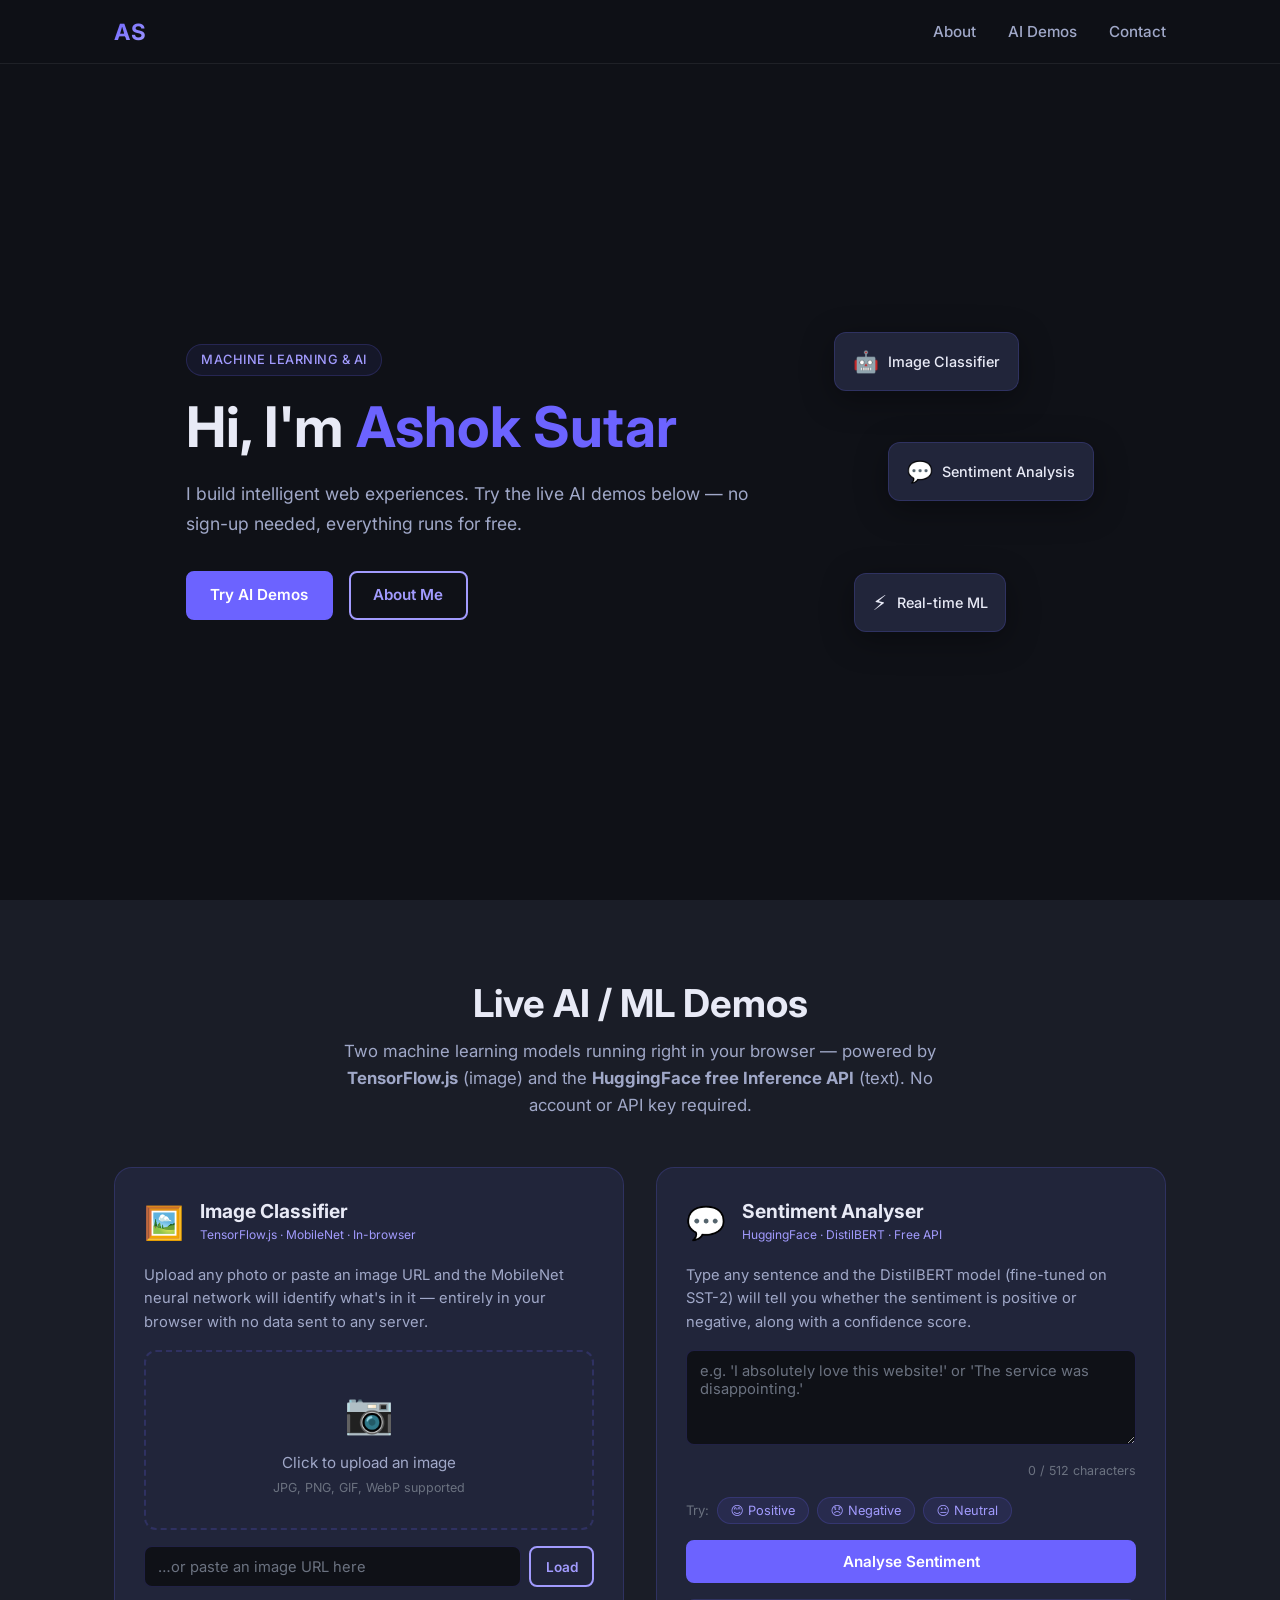
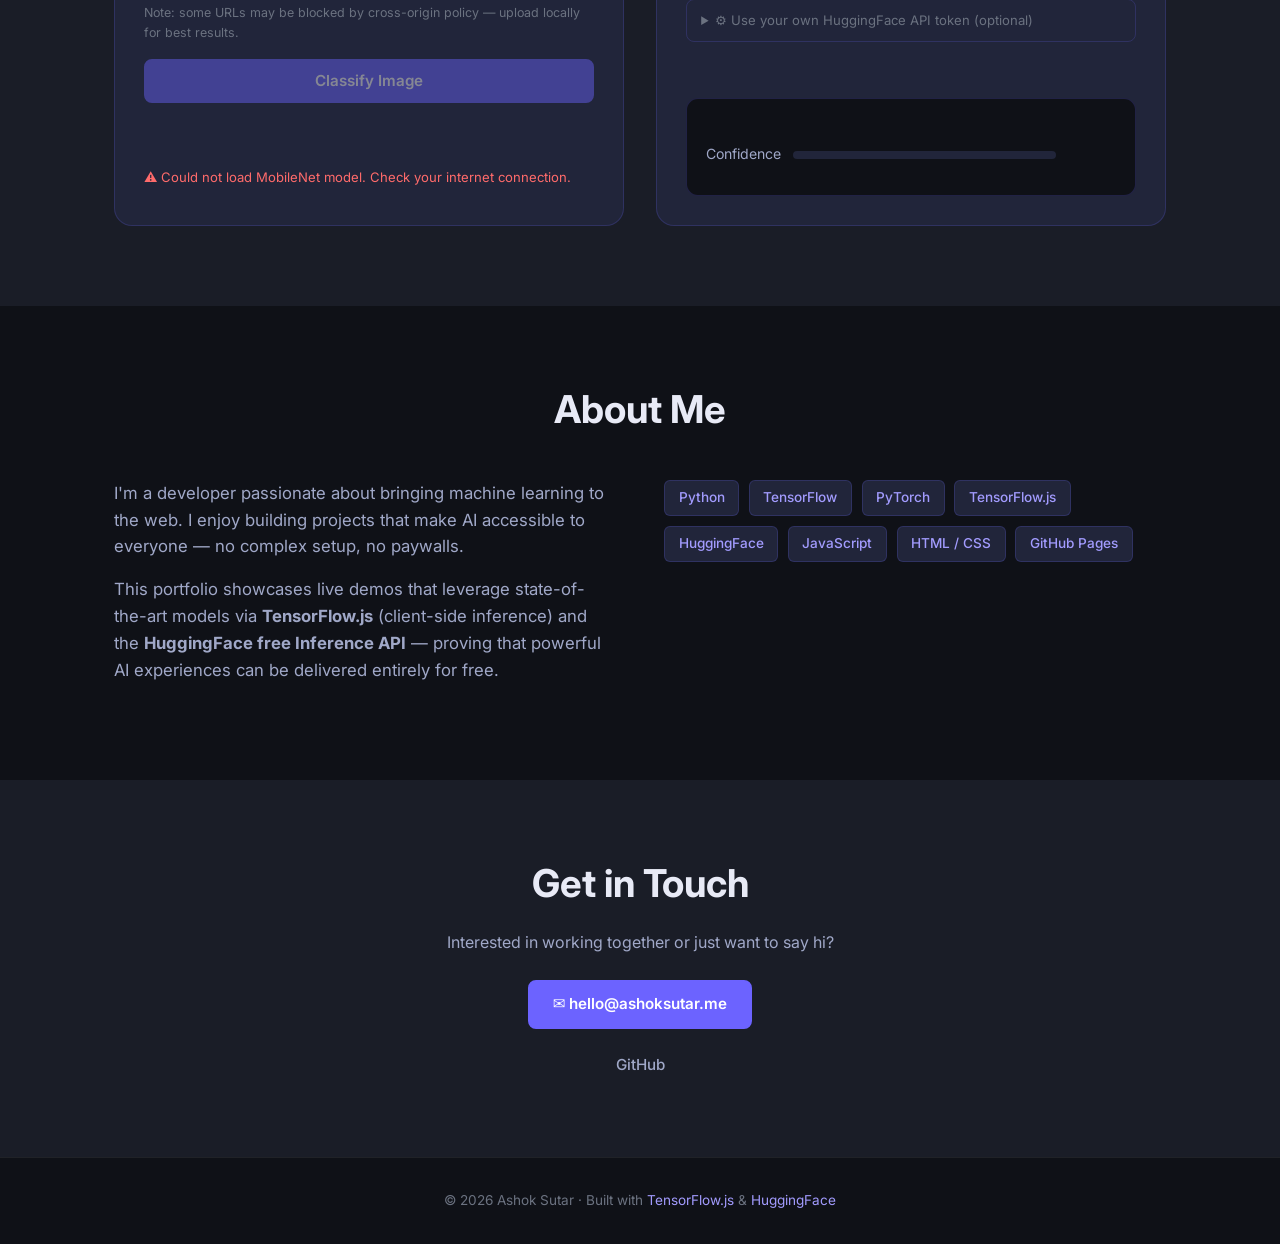
==== commit c0993dc4: "Merge 3ef178342e3e2f304cfe56d0a99c097b27d54558 into 8919ed966ef76e03385785548d1f646bfc8d90f9" ====
--- a/index.html
+++ b/index.html
@@ -3,801 +3,288 @@
 <head>
   <meta charset="UTF-8" />
   <meta name="viewport" content="width=device-width, initial-scale=1.0" />
-  <title>Ashok | CS Undergrad & Builder</title>
-  <link rel="preconnect" href="https://fonts.googleapis.com" />
-  <link rel="preconnect" href="https://fonts.gstatic.com" crossorigin />
-  <link href="https://fonts.googleapis.com/css2?family=Syne:wght@400;600;700;800&family=DM+Mono:wght@300;400;500&family=DM+Sans:wght@300;400;500&display=swap" rel="stylesheet" />
-  <style>
-    *, *::before, *::after { box-sizing: border-box; margin: 0; padding: 0; }
-
-    :root {
-      --bg: #060810;
-      --surface: #0d1117;
-      --border: rgba(255,255,255,0.07);
-      --accent: #4ade80;
-      --accent2: #818cf8;
-      --text: #e2e8f0;
-      --muted: #64748b;
-      --card: rgba(255,255,255,0.03);
-    }
-
-    html { scroll-behavior: smooth; }
-
-    body {
-      background: var(--bg);
-      color: var(--text);
-      font-family: 'DM Sans', sans-serif;
-      font-weight: 300;
-      overflow-x: hidden;
-      cursor: none;
-    }
-
-    /* Custom cursor */
-    #cursor {
-      width: 12px; height: 12px;
-      background: var(--accent);
-      border-radius: 50%;
-      position: fixed;
-      pointer-events: none;
-      z-index: 9999;
-      transform: translate(-50%, -50%);
-      transition: transform 0.08s, width 0.2s, height 0.2s, opacity 0.2s;
-      mix-blend-mode: screen;
-    }
-    #cursor-ring {
-      width: 36px; height: 36px;
-      border: 1px solid rgba(74,222,128,0.4);
-      border-radius: 50%;
-      position: fixed;
-      pointer-events: none;
-      z-index: 9998;
-      transform: translate(-50%, -50%);
-      transition: transform 0.18s ease, width 0.2s, height 0.2s;
-    }
-
-    /* Noise overlay */
-    body::before {
-      content: '';
-      position: fixed;
-      inset: 0;
-      background-image: url("data:image/svg+xml,%3Csvg viewBox='0 0 256 256' xmlns='http://www.w3.org/2000/svg'%3E%3Cfilter id='noise'%3E%3CfeTurbulence type='fractalNoise' baseFrequency='0.9' numOctaves='4' stitchTiles='stitch'/%3E%3C/filter%3E%3Crect width='100%25' height='100%25' filter='url(%23noise)' opacity='0.04'/%3E%3C/svg%3E");
-      pointer-events: none;
-      z-index: 0;
-      opacity: 0.6;
-    }
-
-    /* Grid lines background */
-    body::after {
-      content: '';
-      position: fixed;
-      inset: 0;
-      background-image:
-        linear-gradient(rgba(255,255,255,0.02) 1px, transparent 1px),
-        linear-gradient(90deg, rgba(255,255,255,0.02) 1px, transparent 1px);
-      background-size: 60px 60px;
-      pointer-events: none;
-      z-index: 0;
-    }
-
-    /* NAV */
-    nav {
-      position: fixed;
-      top: 0; left: 0; right: 0;
-      z-index: 100;
-      padding: 20px 48px;
-      display: flex;
-      justify-content: space-between;
-      align-items: center;
-      background: rgba(6,8,16,0.7);
-      backdrop-filter: blur(16px);
-      border-bottom: 1px solid var(--border);
-    }
-    .nav-logo {
-      font-family: 'Syne', sans-serif;
-      font-weight: 800;
-      font-size: 1.1rem;
-      letter-spacing: -0.02em;
-      color: var(--accent);
-    }
-    .nav-links {
-      display: flex;
-      gap: 36px;
-      list-style: none;
-    }
-    .nav-links a {
-      font-family: 'DM Mono', monospace;
-      font-size: 0.75rem;
-      color: var(--muted);
-      text-decoration: none;
-      letter-spacing: 0.08em;
-      text-transform: uppercase;
-      transition: color 0.2s;
-    }
-    .nav-links a:hover { color: var(--accent); }
-
-    /* SECTIONS */
-    section { position: relative; z-index: 1; }
-
-    /* HERO */
-    #hero {
-      min-height: 100vh;
-      display: flex;
-      flex-direction: column;
-      justify-content: center;
-      padding: 120px 48px 80px;
-      max-width: 1100px;
-      margin: 0 auto;
-    }
-
-    .hero-label {
-      font-family: 'DM Mono', monospace;
-      font-size: 0.72rem;
-      letter-spacing: 0.2em;
-      color: var(--accent);
-      text-transform: uppercase;
-      margin-bottom: 28px;
-      opacity: 0;
-      animation: fadeUp 0.6s 0.2s forwards;
-    }
-
-    h1 {
-      font-family: 'Syne', sans-serif;
-      font-weight: 800;
-      font-size: clamp(3.5rem, 8vw, 7rem);
-      line-height: 0.95;
-      letter-spacing: -0.04em;
-      opacity: 0;
-      animation: fadeUp 0.7s 0.35s forwards;
-    }
-
-    h1 .line-2 {
-      display: block;
-      color: transparent;
-      -webkit-text-stroke: 1px rgba(255,255,255,0.25);
-    }
-
-    h1 .highlight {
-      position: relative;
-      display: inline-block;
-    }
-    h1 .highlight::after {
-      content: '';
-      position: absolute;
-      bottom: 6px; left: 0; right: 0;
-      height: 4px;
-      background: var(--accent);
-      transform: scaleX(0);
-      transform-origin: left;
-      animation: lineReveal 0.5s 1s forwards;
-    }
-
-    @keyframes lineReveal { to { transform: scaleX(1); } }
-
-    .hero-sub {
-      max-width: 520px;
-      font-size: 1.05rem;
-      line-height: 1.7;
-      color: var(--muted);
-      margin-top: 36px;
-      opacity: 0;
-      animation: fadeUp 0.6s 0.55s forwards;
-    }
-
-    .hero-cta {
-      display: flex;
-      gap: 16px;
-      margin-top: 48px;
-      flex-wrap: wrap;
-      opacity: 0;
-      animation: fadeUp 0.6s 0.7s forwards;
-    }
-
-    .btn {
-      font-family: 'DM Mono', monospace;
-      font-size: 0.8rem;
-      letter-spacing: 0.06em;
-      padding: 14px 28px;
-      border-radius: 4px;
-      text-decoration: none;
-      transition: all 0.2s;
-      cursor: none;
-    }
-    .btn-primary {
-      background: var(--accent);
-      color: #000;
-      font-weight: 500;
-    }
-    .btn-primary:hover { background: #86efac; transform: translateY(-2px); }
-    .btn-ghost {
-      border: 1px solid var(--border);
-      color: var(--text);
-    }
-    .btn-ghost:hover { border-color: var(--accent); color: var(--accent); transform: translateY(-2px); }
-
-    .hero-stats {
-      display: flex;
-      gap: 48px;
-      margin-top: 72px;
-      padding-top: 40px;
-      border-top: 1px solid var(--border);
-      opacity: 0;
-      animation: fadeUp 0.6s 0.85s forwards;
-      flex-wrap: wrap;
-    }
-    .stat-num {
-      font-family: 'Syne', sans-serif;
-      font-size: 2rem;
-      font-weight: 800;
-      color: var(--accent);
-    }
-    .stat-label {
-      font-family: 'DM Mono', monospace;
-      font-size: 0.7rem;
-      letter-spacing: 0.1em;
-      color: var(--muted);
-      text-transform: uppercase;
-      margin-top: 4px;
-    }
-
-    @keyframes fadeUp {
-      from { opacity: 0; transform: translateY(24px); }
-      to { opacity: 1; transform: translateY(0); }
-    }
-
-    /* ABOUT */
-    #about {
-      padding: 120px 48px;
-      max-width: 1100px;
-      margin: 0 auto;
-    }
-
-    .section-tag {
-      font-family: 'DM Mono', monospace;
-      font-size: 0.7rem;
-      letter-spacing: 0.2em;
-      color: var(--accent2);
-      text-transform: uppercase;
-      margin-bottom: 20px;
-      display: flex;
-      align-items: center;
-      gap: 12px;
-    }
-    .section-tag::before {
-      content: '';
-      width: 30px;
-      height: 1px;
-      background: var(--accent2);
-    }
-
-    h2 {
-      font-family: 'Syne', sans-serif;
-      font-weight: 700;
-      font-size: clamp(2rem, 4vw, 3.2rem);
-      letter-spacing: -0.03em;
-      line-height: 1.1;
-      margin-bottom: 40px;
-    }
-
-    .about-grid {
-      display: grid;
-      grid-template-columns: 1fr 1fr;
-      gap: 64px;
-      align-items: start;
-    }
-
-    .about-text p {
-      color: var(--muted);
-      line-height: 1.8;
-      font-size: 0.95rem;
-      margin-bottom: 16px;
-    }
-    .about-text p strong { color: var(--text); font-weight: 500; }
-
-    .skills-grid {
-      display: flex;
-      flex-wrap: wrap;
-      gap: 10px;
-    }
-
-    .skill-pill {
-      font-family: 'DM Mono', monospace;
-      font-size: 0.72rem;
-      padding: 8px 16px;
-      border: 1px solid var(--border);
-      border-radius: 100px;
-      color: var(--muted);
-      transition: all 0.2s;
-      letter-spacing: 0.04em;
-    }
-    .skill-pill:hover {
-      border-color: var(--accent);
-      color: var(--accent);
-      background: rgba(74,222,128,0.05);
-    }
-
-    /* PROJECTS */
-    #projects {
-      padding: 120px 48px;
-      max-width: 1100px;
-      margin: 0 auto;
-    }
-
-    .projects-grid {
-      display: grid;
-      grid-template-columns: repeat(auto-fill, minmax(320px, 1fr));
-      gap: 24px;
-      margin-top: 48px;
-    }
-
-    .project-card {
-      background: var(--card);
-      border: 1px solid var(--border);
-      border-radius: 8px;
-      padding: 32px;
-      transition: all 0.3s;
-      position: relative;
-      overflow: hidden;
-    }
-    .project-card::before {
-      content: '';
-      position: absolute;
-      top: 0; left: 0; right: 0;
-      height: 2px;
-      background: linear-gradient(90deg, var(--accent), var(--accent2));
-      transform: scaleX(0);
-      transform-origin: left;
-      transition: transform 0.3s;
-    }
-    .project-card:hover { border-color: rgba(255,255,255,0.15); transform: translateY(-4px); }
-    .project-card:hover::before { transform: scaleX(1); }
-
-    .project-num {
-      font-family: 'DM Mono', monospace;
-      font-size: 0.65rem;
-      color: var(--muted);
-      letter-spacing: 0.1em;
-      margin-bottom: 20px;
-    }
-
-    .project-title {
-      font-family: 'Syne', sans-serif;
-      font-size: 1.2rem;
-      font-weight: 700;
-      margin-bottom: 12px;
-    }
-
-    .project-desc {
-      font-size: 0.88rem;
-      color: var(--muted);
-      line-height: 1.6;
-      margin-bottom: 24px;
-    }
-
-    .project-tags {
-      display: flex;
-      flex-wrap: wrap;
-      gap: 8px;
-      margin-bottom: 24px;
-    }
-    .project-tag {
-      font-family: 'DM Mono', monospace;
-      font-size: 0.65rem;
-      padding: 4px 10px;
-      background: rgba(129,140,248,0.1);
-      border: 1px solid rgba(129,140,248,0.2);
-      border-radius: 4px;
-      color: var(--accent2);
-      letter-spacing: 0.04em;
-    }
-
-    .project-link {
-      font-family: 'DM Mono', monospace;
-      font-size: 0.72rem;
-      color: var(--accent);
-      text-decoration: none;
-      letter-spacing: 0.06em;
-      display: inline-flex;
-      align-items: center;
-      gap: 8px;
-      transition: gap 0.2s;
-    }
-    .project-link:hover { gap: 14px; }
-
-    /* EXPERIENCE */
-    #experience {
-      padding: 120px 48px;
-      max-width: 1100px;
-      margin: 0 auto;
-    }
-
-    .exp-list {
-      margin-top: 48px;
-      display: flex;
-      flex-direction: column;
-      gap: 2px;
-    }
-
-    .exp-item {
-      border: 1px solid var(--border);
-      border-radius: 8px;
-      padding: 28px 32px;
-      display: grid;
-      grid-template-columns: 1fr auto;
-      gap: 16px;
-      transition: all 0.2s;
-      background: var(--card);
-    }
-    .exp-item:hover { border-color: rgba(255,255,255,0.14); background: rgba(255,255,255,0.04); }
-
-    .exp-role {
-      font-family: 'Syne', sans-serif;
-      font-weight: 700;
-      font-size: 1rem;
-      margin-bottom: 4px;
-    }
-    .exp-org {
-      font-family: 'DM Mono', monospace;
-      font-size: 0.75rem;
-      color: var(--accent);
-      margin-bottom: 10px;
-      letter-spacing: 0.04em;
-    }
-    .exp-desc {
-      font-size: 0.88rem;
-      color: var(--muted);
-      line-height: 1.6;
-    }
-    .exp-date {
-      font-family: 'DM Mono', monospace;
-      font-size: 0.68rem;
-      color: var(--muted);
-      letter-spacing: 0.08em;
-      white-space: nowrap;
-      text-align: right;
-    }
-
-    /* CONTACT */
-    #contact {
-      padding: 120px 48px 160px;
-      max-width: 1100px;
-      margin: 0 auto;
-      text-align: center;
-    }
-
-    #contact h2 {
-      font-size: clamp(2.5rem, 5vw, 4.5rem);
-    }
-
-    .contact-sub {
-      color: var(--muted);
-      font-size: 1rem;
-      margin: 20px auto 48px;
-      max-width: 440px;
-      line-height: 1.7;
-    }
-
-    .contact-links {
-      display: flex;
-      justify-content: center;
-      gap: 16px;
-      flex-wrap: wrap;
-    }
-
-    /* FOOTER */
-    footer {
-      border-top: 1px solid var(--border);
-      padding: 28px 48px;
-      display: flex;
-      justify-content: space-between;
-      align-items: center;
-      position: relative;
-      z-index: 1;
-    }
-    footer span {
-      font-family: 'DM Mono', monospace;
-      font-size: 0.7rem;
-      color: var(--muted);
-      letter-spacing: 0.06em;
-    }
-
-    /* Glow orbs */
-    .orb {
-      position: fixed;
-      border-radius: 50%;
-      filter: blur(100px);
-      pointer-events: none;
-      z-index: 0;
-      opacity: 0.12;
-    }
-    .orb-1 { width: 600px; height: 600px; background: #4ade80; top: -200px; left: -200px; }
-    .orb-2 { width: 500px; height: 500px; background: #818cf8; bottom: -150px; right: -150px; }
-
-    /* Scroll reveal */
-    .reveal { opacity: 0; transform: translateY(30px); transition: opacity 0.7s, transform 0.7s; }
-    .reveal.visible { opacity: 1; transform: translateY(0); }
-
-    /* Mobile */
-    @media (max-width: 768px) {
-      nav { padding: 18px 24px; }
-      .nav-links { display: none; }
-      #hero, #about, #projects, #experience, #contact { padding-left: 24px; padding-right: 24px; }
-      .about-grid { grid-template-columns: 1fr; gap: 40px; }
-      footer { flex-direction: column; gap: 12px; text-align: center; }
-    }
-  </style>
+  <title>Ashok Sutar | AI & ML Portfolio</title>
+  <meta name="description" content="Ashok Sutar's portfolio with live AI/ML demos — image classifier and sentiment analyser powered by free models.">
+  <link rel="preconnect" href="https://fonts.googleapis.com">
+  <link rel="preconnect" href="https://fonts.gstatic.com" crossorigin>
+  <link href="https://fonts.googleapis.com/css2?family=Inter:wght@300;400;500;600;700&display=swap" rel="stylesheet">
+  <link rel="stylesheet" href="css/style.css" />
 </head>
 <body>
 
-  <!-- Cursor -->
-  <div id="cursor"></div>
-  <div id="cursor-ring"></div>
-
-  <!-- Background orbs -->
-  <div class="orb orb-1"></div>
-  <div class="orb orb-2"></div>
-
-  <!-- NAV -->
-  <nav>
-    <div class="nav-logo">AK/</div>
-    <ul class="nav-links">
-      <li><a href="#about">About</a></li>
-      <li><a href="#projects">Projects</a></li>
-      <li><a href="#experience">Experience</a></li>
-      <li><a href="#contact">Contact</a></li>
-    </ul>
+  <!-- ============================================================
+       NAVIGATION
+  ============================================================ -->
+  <nav id="navbar">
+    <div class="nav-container">
+      <a href="#hero" class="nav-brand">AS</a>
+      <ul class="nav-links">
+        <li><a href="#about">About</a></li>
+        <li><a href="#ml-demos">AI Demos</a></li>
+        <li><a href="#contact">Contact</a></li>
+      </ul>
+      <button class="nav-toggle" id="navToggle" aria-label="Toggle menu">&#9776;</button>
+    </div>
   </nav>
 
-  <!-- HERO -->
+  <!-- ============================================================
+       HERO
+  ============================================================ -->
   <section id="hero">
-    <p class="hero-label">// Computer Science Undergrad · Navi Mumbai</p>
-    <h1>
-      Ashok<br>
-      <span class="line-2">Sutar</span>
-    </h1>
-    <p class="hero-sub">
-      I build things that <strong>think</strong> — AI pipelines, web apps, and data-driven tools.
-      Competitive programmer by habit, full-stack builder by choice.
+    <div class="hero-content">
+      <span class="hero-badge">Machine Learning &amp; AI</span>
+      <h1>Hi, I'm <span class="accent">Ashok Sutar</span></h1>
+      <p class="hero-sub">
+        I build intelligent web experiences. Try the live AI demos below —
+        no sign-up needed, everything runs for free.
+      </p>
+      <div class="hero-actions">
+        <a href="#ml-demos" class="btn btn-primary">Try AI Demos</a>
+        <a href="#about" class="btn btn-outline">About Me</a>
+      </div>
+    </div>
+    <div class="hero-visual" aria-hidden="true">
+      <div class="floating-card card-1">
+        <span class="card-icon">🤖</span>
+        <span>Image Classifier</span>
+      </div>
+      <div class="floating-card card-2">
+        <span class="card-icon">💬</span>
+        <span>Sentiment Analysis</span>
+      </div>
+      <div class="floating-card card-3">
+        <span class="card-icon">⚡</span>
+        <span>Real-time ML</span>
+      </div>
+    </div>
+  </section>
+
+  <!-- ============================================================
+       ML DEMOS
+  ============================================================ -->
+  <section id="ml-demos">
+    <div class="section-container">
+      <div class="section-header">
+        <h2>Live AI / ML Demos</h2>
+        <p>
+          Two machine learning models running right in your browser — powered by
+          <strong>TensorFlow.js</strong> (image) and the
+          <strong>HuggingFace free Inference API</strong> (text).
+          No account or API key required.
+        </p>
+      </div>
+
+      <div class="demos-grid">
+
+        <!-- -------------------------------------------------------
+             DEMO 1 – IMAGE CLASSIFIER
+        ------------------------------------------------------- -->
+        <div class="demo-card" id="image-demo">
+          <div class="demo-card-header">
+            <span class="demo-icon">🖼️</span>
+            <div>
+              <h3>Image Classifier</h3>
+              <p class="demo-tech">TensorFlow.js · MobileNet · In-browser</p>
+            </div>
+          </div>
+          <p class="demo-desc">
+            Upload any photo or paste an image URL and the MobileNet neural
+            network will identify what's in it — entirely in your browser with
+            no data sent to any server.
+          </p>
+
+          <div class="upload-area" id="uploadArea">
+            <input type="file" id="imageUpload" accept="image/*" hidden />
+            <img id="previewImage" src="" alt="Preview" hidden />
+            <div class="upload-placeholder" id="uploadPlaceholder">
+              <span class="upload-icon">📷</span>
+              <p>Click to upload an image</p>
+              <p class="upload-hint">JPG, PNG, GIF, WebP supported</p>
+            </div>
+          </div>
+
+          <div class="url-input-row">
+            <input
+              type="url"
+              id="imageUrlInput"
+              placeholder="…or paste an image URL here"
+              class="text-input"
+            />
+            <button id="loadUrlBtn" class="btn btn-sm btn-outline">Load</button>
+          </div>
+          <p class="upload-hint" style="font-size:0.78rem;color:var(--text-muted);">
+            Note: some URLs may be blocked by cross-origin policy — upload locally for best results.
+          </p>
+
+          <button id="classifyBtn" class="btn btn-primary btn-full" disabled>
+            Classify Image
+          </button>
+
+          <div id="classifierStatus" class="status-box" hidden></div>
+
+          <div id="classifierResults" class="results-box" hidden>
+            <h4>Predictions</h4>
+            <ul id="predictionsList" class="predictions-list"></ul>
+          </div>
+
+          <div id="modelLoadingBanner" class="loading-banner">
+            <div class="spinner"></div>
+            <span>Loading MobileNet model (first time may take a few seconds)…</span>
+          </div>
+        </div>
+
+        <!-- -------------------------------------------------------
+             DEMO 2 – SENTIMENT ANALYSER
+        ------------------------------------------------------- -->
+        <div class="demo-card" id="sentiment-demo">
+          <div class="demo-card-header">
+            <span class="demo-icon">💬</span>
+            <div>
+              <h3>Sentiment Analyser</h3>
+              <p class="demo-tech">HuggingFace · DistilBERT · Free API</p>
+            </div>
+          </div>
+          <p class="demo-desc">
+            Type any sentence and the DistilBERT model (fine-tuned on SST-2)
+            will tell you whether the sentiment is positive or negative, along
+            with a confidence score.
+          </p>
+
+          <textarea
+            id="sentimentInput"
+            class="text-area"
+            rows="4"
+            placeholder="e.g. 'I absolutely love this website!' or 'The service was disappointing.'"
+          ></textarea>
+
+          <div class="char-counter">
+            <span id="charCount">0</span> / 512 characters
+          </div>
+
+          <div class="example-chips">
+            <span class="chip-label">Try:</span>
+            <button class="chip" data-text="I love building machine learning models!">😊 Positive</button>
+            <button class="chip" data-text="This is the worst experience I have ever had.">😞 Negative</button>
+            <button class="chip" data-text="The weather today is quite average.">😐 Neutral</button>
+          </div>
+
+          <button id="analyseBtn" class="btn btn-primary btn-full">
+            Analyse Sentiment
+          </button>
+
+          <!-- Optional HuggingFace API token for higher rate limits -->
+          <details class="token-details">
+            <summary>⚙️ Use your own HuggingFace API token (optional)</summary>
+            <div class="token-row">
+              <input
+                type="password"
+                id="hfTokenInput"
+                placeholder="hf_xxxxxxxxxxxxxxxxxxxxxxxx"
+                class="text-input"
+                autocomplete="off"
+              />
+              <button id="saveTokenBtn" class="btn btn-sm btn-outline">Save</button>
+              <button id="clearTokenBtn" class="btn btn-sm btn-outline">Clear</button>
+            </div>
+            <p class="token-hint">
+              Token is stored only in your browser's sessionStorage and is never sent anywhere
+              except directly to api-inference.huggingface.co. Get a free token at
+              <a href="https://huggingface.co/settings/tokens" target="_blank" rel="noopener noreferrer">huggingface.co/settings/tokens</a>.
+            </p>
+          </details>
+
+          <div id="sentimentStatus" class="status-box" hidden></div>
+
+          <div id="sentimentResult" class="results-box sentiment-result" hidden>
+            <div id="sentimentLabel" class="sentiment-label"></div>
+            <div class="confidence-row">
+              <span>Confidence</span>
+              <div class="confidence-bar-wrap">
+                <div id="confidenceBar" class="confidence-bar"></div>
+              </div>
+              <span id="confidenceValue" class="confidence-value"></span>
+            </div>
+            <p id="sentimentDetail" class="sentiment-detail"></p>
+          </div>
+        </div>
+
+      </div><!-- /demos-grid -->
+    </div>
+  </section>
+
+  <!-- ============================================================
+       ABOUT
+  ============================================================ -->
+  <section id="about">
+    <div class="section-container">
+      <div class="section-header">
+        <h2>About Me</h2>
+      </div>
+      <div class="about-grid">
+        <div class="about-text">
+          <p>
+            I'm a developer passionate about bringing machine learning to the web.
+            I enjoy building projects that make AI accessible to everyone —
+            no complex setup, no paywalls.
+          </p>
+          <p>
+            This portfolio showcases live demos that leverage state-of-the-art
+            models via <strong>TensorFlow.js</strong> (client-side inference) and
+            the <strong>HuggingFace free Inference API</strong> — proving that
+            powerful AI experiences can be delivered entirely for free.
+          </p>
+        </div>
+        <div class="skills-grid">
+          <div class="skill-chip">Python</div>
+          <div class="skill-chip">TensorFlow</div>
+          <div class="skill-chip">PyTorch</div>
+          <div class="skill-chip">TensorFlow.js</div>
+          <div class="skill-chip">HuggingFace</div>
+          <div class="skill-chip">JavaScript</div>
+          <div class="skill-chip">HTML / CSS</div>
+          <div class="skill-chip">GitHub Pages</div>
+        </div>
+      </div>
+    </div>
+  </section>
+
+  <!-- ============================================================
+       CONTACT
+  ============================================================ -->
+  <section id="contact">
+    <div class="section-container contact-container">
+      <h2>Get in Touch</h2>
+      <p>Interested in working together or just want to say hi?</p>
+      <a href="mailto:hello@ashoksutar.me" class="btn btn-primary">
+        ✉️ hello@ashoksutar.me
+      </a>
+      <div class="social-links">
+        <a href="https://github.com/ashoksutar" target="_blank" rel="noopener noreferrer">GitHub</a>
+      </div>
+    </div>
+  </section>
+
+  <!-- ============================================================
+       FOOTER
+  ============================================================ -->
+  <footer>
+    <p>&copy; <span id="footerYear"></span> Ashok Sutar · Built with
+      <a href="https://www.tensorflow.org/js" target="_blank" rel="noopener noreferrer">TensorFlow.js</a>
+      &amp;
+      <a href="https://huggingface.co" target="_blank" rel="noopener noreferrer">HuggingFace</a>
     </p>
-    <div class="hero-cta">
-      <a href="#projects" class="btn btn-primary">View Projects →</a>
-      <a href="#contact" class="btn btn-ghost">Get in Touch</a>
-    </div>
-    <div class="hero-stats">
-      <div>
-        <div class="stat-num">200+</div>
-        <div class="stat-label">DSA Problems Solved</div>
-      </div>
-      <div>
-        <div class="stat-num">3+</div>
-        <div class="stat-label">Live Projects</div>
-      </div>
-      <div>
-        <div class="stat-num">GfG</div>
-        <div class="stat-label">Campus Mantri</div>
-      </div>
-      <div>
-        <div class="stat-num">FY</div>
-        <div class="stat-label">B.Sc. CS · MJC Vashi</div>
-      </div>
-    </div>
-  </section>
-
-  <!-- ABOUT -->
-  <section id="about">
-    <div class="reveal">
-      <div class="section-tag">About</div>
-      <h2>Builder. Solver.<br>Perpetual debugger.</h2>
-    </div>
-    <div class="about-grid reveal">
-      <div class="about-text">
-        <p>
-          I'm a first-year CS student at <strong>ICLES' Motilal Jhunjhunwala College, Vashi</strong> (University of Mumbai),
-          obsessively grinding DSA on GeeksforGeeks while building real-world AI-powered applications.
-        </p>
-        <p>
-          My approach is simple: submit, read the error, fix exactly what broke, repeat.
-          That loop has gotten me through Tarjan's algorithm, Dijkstra variants, 3D DP, and a particularly
-          spicy Huffman encoding tie-breaker at 2 AM.
-        </p>
-        <p>
-          Outside of code, I serve as a <strong>GeeksforGeeks Campus Mantri</strong> — organizing tech programs,
-          creating content, and evangelizing competitive programming on campus.
-        </p>
-      </div>
-      <div>
-        <p style="font-family:'DM Mono',monospace;font-size:0.7rem;letter-spacing:0.12em;color:var(--muted);text-transform:uppercase;margin-bottom:20px;">Tech Stack</p>
-        <div class="skills-grid">
-          <span class="skill-pill">Python</span>
-          <span class="skill-pill">React</span>
-          <span class="skill-pill">FastAPI</span>
-          <span class="skill-pill">JavaScript</span>
-          <span class="skill-pill">C++</span>
-          <span class="skill-pill">Gemini API</span>
-          <span class="skill-pill">Google Cloud</span>
-          <span class="skill-pill">Cloud Run</span>
-          <span class="skill-pill">HTML/CSS</span>
-          <span class="skill-pill">SQL</span>
-          <span class="skill-pill">Git</span>
-          <span class="skill-pill">DSA</span>
-          <span class="skill-pill">Graph Theory</span>
-          <span class="skill-pill">Dynamic Programming</span>
-        </div>
-      </div>
-    </div>
-  </section>
-
-  <!-- PROJECTS -->
-  <section id="projects">
-    <div class="reveal">
-      <div class="section-tag">Projects</div>
-      <h2>Things I've built</h2>
-    </div>
-    <div class="projects-grid reveal">
-
-      <div class="project-card">
-        <div class="project-num">01 ——</div>
-        <div class="project-title">AI-Powered Data Pipeline</div>
-        <p class="project-desc">
-          End-to-end data pipeline with an AI layer powered by Gemini 2.0 Flash.
-          React frontend, FastAPI backend, deployed on Google Cloud Run.
-        </p>
-        <div class="project-tags">
-          <span class="project-tag">React</span>
-          <span class="project-tag">FastAPI</span>
-          <span class="project-tag">Gemini 2.0</span>
-          <span class="project-tag">Cloud Run</span>
-        </div>
-        <a href="#" class="project-link">View Project →</a>
-      </div>
-
-      <div class="project-card">
-        <div class="project-num">02 ——</div>
-        <div class="project-title">Zoo Tour Guide (Cloud Run)</div>
-        <p class="project-desc">
-          Deployed an AI tour guide service on Google Cloud Run with Vertex AI and ADK integration.
-          Debugged build pipelines, IAM permissions, and API enablement end-to-end.
-        </p>
-        <div class="project-tags">
-          <span class="project-tag">Vertex AI</span>
-          <span class="project-tag">ADK</span>
-          <span class="project-tag">Cloud Run</span>
-          <span class="project-tag">GCP</span>
-        </div>
-        <a href="#" class="project-link">View Project →</a>
-      </div>
-
-      <div class="project-card">
-        <div class="project-num">03 ——</div>
-        <div class="project-title">DSA Competitive Streak</div>
-        <p class="project-desc">
-          200+ problems across graph theory, DP, trees, and greedy on GeeksforGeeks.
-          Key solves: Rotting Oranges, Articulation Points (Tarjan's), Augmented Dijkstra,
-          Huffman Encoding, and 3D DP Robot Chocolate.
-        </p>
-        <div class="project-tags">
-          <span class="project-tag">Python</span>
-          <span class="project-tag">C++</span>
-          <span class="project-tag">GeeksforGeeks</span>
-          <span class="project-tag">Algorithms</span>
-        </div>
-        <a href="https://www.geeksforgeeks.org/user/ashoksutar/" class="project-link" target="_blank">View GfG Profile →</a>
-      </div>
-
-    </div>
-  </section>
-
-  <!-- EXPERIENCE -->
-  <section id="experience">
-    <div class="reveal">
-      <div class="section-tag">Experience</div>
-      <h2>Where I've been</h2>
-    </div>
-    <div class="exp-list reveal">
-
-      <div class="exp-item">
-        <div>
-          <div class="exp-role">Campus Mantri (Student Ambassador)</div>
-          <div class="exp-org">GeeksforGeeks</div>
-          <div class="exp-desc">Promoting GfG programs on campus, creating LinkedIn content, managing GATE program outreach, and generating activity reports for point-based deliverables.</div>
-        </div>
-        <div class="exp-date">2024 — Present</div>
-      </div>
-
-      <div class="exp-item">
-        <div>
-          <div class="exp-role">Virtual Experience — Software Engineering</div>
-          <div class="exp-org">J.P. Morgan (Forage)</div>
-          <div class="exp-desc">Completed the JP Morgan Software Engineering virtual program on Forage — worked with Python financial data tools and interface tasks.</div>
-        </div>
-        <div class="exp-date">2024</div>
-      </div>
-
-      <div class="exp-item">
-        <div>
-          <div class="exp-role">Virtual Experience — Technology Consulting</div>
-          <div class="exp-org">Deloitte (Forage)</div>
-          <div class="exp-desc">Completed Deloitte's technology consulting virtual simulation, focusing on data analysis and structured problem-solving for client scenarios.</div>
-        </div>
-        <div class="exp-date">2024</div>
-      </div>
-
-      <div class="exp-item">
-        <div>
-          <div class="exp-role">B.Sc. Computer Science — FY</div>
-          <div class="exp-org">ICLES' MJC Vashi · University of Mumbai</div>
-          <div class="exp-desc">Core subjects: DSA, OOP with C++, Web Technology, Number Theory & Matrices, DAA. Maintaining a focused track toward AI/data engineering.</div>
-        </div>
-        <div class="exp-date">2024 — Present</div>
-      </div>
-
-    </div>
-  </section>
-
-  <!-- CONTACT -->
-  <section id="contact">
-    <div class="reveal">
-      <div class="section-tag" style="justify-content:center;padding-left:0;">Contact</div>
-      <h2>Let's build<br><span style="color:var(--accent)">something.</span></h2>
-      <p class="contact-sub">Open to internships, collabs, and interesting problems. Drop a message — I read everything.</p>
-      <div class="contact-links">
-        <a href="mailto:ashoksutar@gmail.com" class="btn btn-primary">Email Me →</a>
-        <a href="https://www.linkedin.com/in/ashok-sutar" target="_blank" class="btn btn-ghost">LinkedIn</a>
-        <a href="https://github.com/ashoksutar" target="_blank" class="btn btn-ghost">GitHub</a>
-        <a href="https://www.geeksforgeeks.org/user/ashoksutar/" target="_blank" class="btn btn-ghost">GfG</a>
-      </div>
-    </div>
-  </section>
-
-  <!-- FOOTER -->
-  <footer>
-    <span>© 2025 Ashok Sutar</span>
-    <span>Built with vanilla HTML · Hosted on Cloudflare Pages</span>
   </footer>
 
-  <script>
-    // Custom cursor
-    const cursor = document.getElementById('cursor');
-    const ring = document.getElementById('cursor-ring');
-    let mx = 0, my = 0, rx = 0, ry = 0;
-
-    document.addEventListener('mousemove', e => {
-      mx = e.clientX; my = e.clientY;
-      cursor.style.left = mx + 'px';
-      cursor.style.top = my + 'px';
-    });
-
-    function animateRing() {
-      rx += (mx - rx) * 0.12;
-      ry += (my - ry) * 0.12;
-      ring.style.left = rx + 'px';
-      ring.style.top = ry + 'px';
-      requestAnimationFrame(animateRing);
-    }
-    animateRing();
-
-    document.querySelectorAll('a, button').forEach(el => {
-      el.addEventListener('mouseenter', () => {
-        cursor.style.width = '20px';
-        cursor.style.height = '20px';
-        ring.style.width = '52px';
-        ring.style.height = '52px';
-      });
-      el.addEventListener('mouseleave', () => {
-        cursor.style.width = '12px';
-        cursor.style.height = '12px';
-        ring.style.width = '36px';
-        ring.style.height = '36px';
-      });
-    });
-
-    // Scroll reveal
-    const observer = new IntersectionObserver(entries => {
-      entries.forEach(e => {
-        if (e.isIntersecting) e.target.classList.add('visible');
-      });
-    }, { threshold: 0.12 });
-
-    document.querySelectorAll('.reveal').forEach(el => observer.observe(el));
-  </script>
+  <!-- ============================================================
+       SCRIPTS
+       TF.js + MobileNet loaded from CDN; sentiment + image-classifier
+       are loaded last so the DOM is ready.
+  ============================================================ -->
+  <script src="https://cdn.jsdelivr.net/npm/@tensorflow/tfjs@4.20.0/dist/tf.min.js" defer></script>
+  <script src="https://cdn.jsdelivr.net/npm/@tensorflow-models/mobilenet@2.1.0/dist/mobilenet.min.js" defer></script>
+
+  <script src="js/image-classifier.js" defer></script>
+  <script src="js/sentiment.js" defer></script>
+  <script src="js/app.js" defer></script>
 </body>
 </html>
--- a/css/style.css
+++ b/css/style.css
@@ -0,0 +1,596 @@
+/* ================================================================
+   CSS CUSTOM PROPERTIES
+================================================================ */
+:root {
+  --bg-primary:    #0f1117;
+  --bg-secondary:  #1a1d27;
+  --bg-card:       #21253a;
+  --bg-card-hover: #272b40;
+  --accent:        #6c63ff;
+  --accent-light:  #a29bfe;
+  --accent-dark:   #5a52d5;
+  --positive:      #00c896;
+  --negative:      #ff6b6b;
+  --text-primary:  #e8eaf6;
+  --text-secondary:#a0a8c8;
+  --text-muted:    #6b7280;
+  --border:        rgba(108,99,255,0.2);
+  --border-light:  rgba(255,255,255,0.07);
+  --radius:        12px;
+  --radius-lg:     18px;
+  --shadow:        0 8px 32px rgba(0,0,0,0.35);
+  --transition:    0.25s ease;
+  --max-width:     1100px;
+  --nav-h:         64px;
+  --font:          'Inter', system-ui, sans-serif;
+}
+
+/* ================================================================
+   RESET & BASE
+================================================================ */
+*, *::before, *::after { box-sizing: border-box; margin: 0; padding: 0; }
+
+html { scroll-behavior: smooth; }
+
+body {
+  font-family: var(--font);
+  background: var(--bg-primary);
+  color: var(--text-primary);
+  line-height: 1.6;
+  -webkit-font-smoothing: antialiased;
+}
+
+a { color: var(--accent-light); text-decoration: none; transition: color var(--transition); }
+a:hover { color: var(--accent); }
+
+h1, h2, h3, h4 { line-height: 1.2; }
+p { color: var(--text-secondary); }
+
+/* ================================================================
+   UTILITIES
+================================================================ */
+.accent { color: var(--accent); }
+
+.btn {
+  display: inline-flex;
+  align-items: center;
+  gap: 6px;
+  padding: 0.65rem 1.4rem;
+  border-radius: 8px;
+  font-size: 0.95rem;
+  font-weight: 600;
+  font-family: var(--font);
+  cursor: pointer;
+  transition: all var(--transition);
+  border: 2px solid transparent;
+}
+
+.btn-primary {
+  background: var(--accent);
+  color: #fff;
+  border-color: var(--accent);
+}
+.btn-primary:hover { background: var(--accent-dark); border-color: var(--accent-dark); color: #fff; }
+
+.btn-outline {
+  background: transparent;
+  color: var(--accent-light);
+  border-color: var(--accent-light);
+}
+.btn-outline:hover { background: rgba(108,99,255,0.12); color: var(--accent); border-color: var(--accent); }
+
+.btn-sm { padding: 0.45rem 0.9rem; font-size: 0.85rem; }
+
+.btn-full { width: 100%; justify-content: center; }
+
+.btn:disabled {
+  opacity: 0.45;
+  cursor: not-allowed;
+  pointer-events: none;
+}
+
+/* ================================================================
+   NAVIGATION
+================================================================ */
+#navbar {
+  position: fixed;
+  top: 0; left: 0; right: 0;
+  height: var(--nav-h);
+  background: rgba(15,17,23,0.85);
+  backdrop-filter: blur(12px);
+  border-bottom: 1px solid var(--border-light);
+  z-index: 1000;
+  transition: background var(--transition);
+}
+
+.nav-container {
+  max-width: var(--max-width);
+  margin: 0 auto;
+  padding: 0 1.5rem;
+  height: 100%;
+  display: flex;
+  align-items: center;
+  justify-content: space-between;
+}
+
+.nav-brand {
+  font-size: 1.4rem;
+  font-weight: 700;
+  background: linear-gradient(135deg, var(--accent), var(--accent-light));
+  -webkit-background-clip: text;
+  -webkit-text-fill-color: transparent;
+  background-clip: text;
+  letter-spacing: 1px;
+}
+
+.nav-links {
+  display: flex;
+  gap: 2rem;
+  list-style: none;
+}
+.nav-links a {
+  color: var(--text-secondary);
+  font-size: 0.95rem;
+  font-weight: 500;
+  transition: color var(--transition);
+}
+.nav-links a:hover { color: var(--text-primary); }
+
+.nav-toggle {
+  display: none;
+  background: none;
+  border: none;
+  color: var(--text-primary);
+  font-size: 1.4rem;
+  cursor: pointer;
+  padding: 4px;
+}
+
+/* ================================================================
+   SECTIONS COMMON
+================================================================ */
+section { padding: 5rem 0; }
+
+.section-container {
+  max-width: var(--max-width);
+  margin: 0 auto;
+  padding: 0 1.5rem;
+}
+
+.section-header {
+  text-align: center;
+  margin-bottom: 3rem;
+}
+.section-header h2 {
+  font-size: clamp(1.8rem, 3vw, 2.5rem);
+  margin-bottom: 0.75rem;
+}
+.section-header p {
+  max-width: 640px;
+  margin: 0 auto;
+  font-size: 1.05rem;
+}
+
+/* ================================================================
+   HERO
+================================================================ */
+#hero {
+  min-height: 100vh;
+  display: flex;
+  align-items: center;
+  justify-content: center;
+  gap: 3rem;
+  padding: calc(var(--nav-h) + 3rem) 1.5rem 3rem;
+  max-width: var(--max-width);
+  margin: 0 auto;
+}
+
+.hero-content { flex: 1; max-width: 600px; }
+
+.hero-badge {
+  display: inline-block;
+  padding: 0.3rem 0.9rem;
+  border: 1px solid var(--border);
+  border-radius: 999px;
+  font-size: 0.8rem;
+  font-weight: 500;
+  color: var(--accent-light);
+  background: rgba(108,99,255,0.08);
+  margin-bottom: 1.2rem;
+  letter-spacing: 0.5px;
+  text-transform: uppercase;
+}
+
+.hero-content h1 {
+  font-size: clamp(2.2rem, 5vw, 3.5rem);
+  font-weight: 700;
+  margin-bottom: 1.2rem;
+  line-height: 1.15;
+}
+
+.hero-sub {
+  font-size: 1.1rem;
+  margin-bottom: 2rem;
+  line-height: 1.7;
+}
+
+.hero-actions { display: flex; gap: 1rem; flex-wrap: wrap; }
+
+/* Floating visual cards */
+.hero-visual {
+  flex: 0 0 auto;
+  position: relative;
+  width: 260px;
+  height: 300px;
+}
+
+.floating-card {
+  position: absolute;
+  background: var(--bg-card);
+  border: 1px solid var(--border);
+  border-radius: var(--radius);
+  padding: 0.75rem 1.1rem;
+  display: flex;
+  align-items: center;
+  gap: 0.6rem;
+  font-size: 0.9rem;
+  font-weight: 500;
+  color: var(--text-primary);
+  box-shadow: var(--shadow);
+  animation: floatCard 4s ease-in-out infinite;
+}
+.floating-card .card-icon { font-size: 1.3rem; }
+
+.card-1 { top: 0;    left: 0;    animation-delay: 0s; }
+.card-2 { top: 110px; right: 0;  animation-delay: 1.5s; }
+.card-3 { bottom: 0;  left: 20px; animation-delay: 0.75s; }
+
+@keyframes floatCard {
+  0%, 100% { transform: translateY(0); }
+  50%       { transform: translateY(-12px); }
+}
+
+/* ================================================================
+   ML DEMOS
+================================================================ */
+#ml-demos { background: var(--bg-secondary); }
+
+.demos-grid {
+  display: grid;
+  grid-template-columns: repeat(auto-fit, minmax(340px, 1fr));
+  gap: 2rem;
+}
+
+.demo-card {
+  background: var(--bg-card);
+  border: 1px solid var(--border);
+  border-radius: var(--radius-lg);
+  padding: 1.8rem;
+  display: flex;
+  flex-direction: column;
+  gap: 1rem;
+  transition: border-color var(--transition), box-shadow var(--transition);
+}
+.demo-card:hover { border-color: var(--accent-light); box-shadow: 0 0 0 1px rgba(108,99,255,0.25); }
+
+.demo-card-header { display: flex; align-items: center; gap: 1rem; }
+.demo-icon { font-size: 2rem; }
+.demo-card-header h3 { font-size: 1.2rem; margin-bottom: 0.1rem; }
+.demo-tech { font-size: 0.75rem; color: var(--accent-light); }
+
+.demo-desc { font-size: 0.92rem; }
+
+/* Upload area */
+.upload-area {
+  border: 2px dashed var(--border);
+  border-radius: var(--radius);
+  min-height: 180px;
+  display: flex;
+  align-items: center;
+  justify-content: center;
+  cursor: pointer;
+  overflow: hidden;
+  transition: border-color var(--transition), background var(--transition);
+  position: relative;
+}
+.upload-area:hover { border-color: var(--accent); background: rgba(108,99,255,0.04); }
+.upload-area.drag-over { border-color: var(--accent); background: rgba(108,99,255,0.08); }
+
+.upload-placeholder { text-align: center; pointer-events: none; }
+.upload-icon { font-size: 2.5rem; display: block; margin-bottom: 0.4rem; }
+.upload-placeholder p { font-size: 0.95rem; margin: 0.15rem 0; color: var(--text-secondary); }
+.upload-hint { font-size: 0.78rem !important; color: var(--text-muted) !important; }
+
+#previewImage {
+  max-width: 100%;
+  max-height: 260px;
+  border-radius: 8px;
+  object-fit: contain;
+}
+
+.url-input-row { display: flex; gap: 0.5rem; }
+.url-input-row .text-input { flex: 1; }
+
+/* Text inputs */
+.text-input, .text-area {
+  width: 100%;
+  background: var(--bg-primary);
+  border: 1px solid var(--border);
+  border-radius: 8px;
+  color: var(--text-primary);
+  font-family: var(--font);
+  font-size: 0.92rem;
+  padding: 0.65rem 0.85rem;
+  transition: border-color var(--transition);
+  resize: vertical;
+}
+.text-input:focus, .text-area:focus {
+  outline: none;
+  border-color: var(--accent);
+  box-shadow: 0 0 0 3px rgba(108,99,255,0.15);
+}
+.text-input::placeholder, .text-area::placeholder { color: var(--text-muted); }
+
+.char-counter {
+  font-size: 0.78rem;
+  color: var(--text-muted);
+  text-align: right;
+}
+
+/* Chips */
+.example-chips { display: flex; flex-wrap: wrap; gap: 0.5rem; align-items: center; }
+.chip-label { font-size: 0.82rem; color: var(--text-muted); }
+.chip {
+  background: rgba(108,99,255,0.1);
+  border: 1px solid var(--border);
+  border-radius: 999px;
+  padding: 0.3rem 0.8rem;
+  font-size: 0.8rem;
+  color: var(--accent-light);
+  cursor: pointer;
+  font-family: var(--font);
+  transition: all var(--transition);
+}
+.chip:hover { background: rgba(108,99,255,0.2); border-color: var(--accent-light); }
+
+/* Status / results */
+.status-box {
+  border-radius: 8px;
+  padding: 0.75rem 1rem;
+  font-size: 0.9rem;
+  display: flex;
+  align-items: center;
+  gap: 0.5rem;
+}
+.status-info    { background: rgba(108,99,255,0.12); color: var(--accent-light); }
+.status-loading { background: rgba(255,255,255,0.04); color: var(--text-secondary); }
+.status-error   { background: rgba(255,107,107,0.12); color: var(--negative); }
+
+.results-box {
+  background: var(--bg-primary);
+  border: 1px solid var(--border);
+  border-radius: var(--radius);
+  padding: 1rem 1.2rem;
+}
+.results-box h4 { margin-bottom: 0.75rem; font-size: 0.95rem; color: var(--text-primary); }
+
+/* Predictions list */
+.predictions-list { list-style: none; display: flex; flex-direction: column; gap: 0.6rem; }
+.prediction-item { display: flex; flex-direction: column; gap: 4px; }
+.prediction-header { display: flex; justify-content: space-between; font-size: 0.88rem; }
+.prediction-name { color: var(--text-primary); font-weight: 500; }
+.prediction-score { color: var(--accent-light); font-weight: 600; }
+
+.prediction-bar-wrap {
+  height: 6px;
+  background: var(--bg-card);
+  border-radius: 999px;
+  overflow: hidden;
+}
+.prediction-bar {
+  height: 100%;
+  background: linear-gradient(90deg, var(--accent), var(--accent-light));
+  border-radius: 999px;
+  transition: width 0.4s ease;
+}
+
+/* Sentiment result */
+.sentiment-result { display: flex; flex-direction: column; gap: 0.8rem; }
+
+.sentiment-label {
+  font-size: 1.4rem;
+  font-weight: 700;
+  text-align: center;
+  padding: 0.5rem;
+  border-radius: 8px;
+}
+.label-positive { color: var(--positive); background: rgba(0,200,150,0.1); }
+.label-negative { color: var(--negative); background: rgba(255,107,107,0.1); }
+
+.confidence-row {
+  display: flex;
+  align-items: center;
+  gap: 0.75rem;
+  font-size: 0.88rem;
+  color: var(--text-secondary);
+}
+.confidence-bar-wrap {
+  flex: 1;
+  height: 8px;
+  background: var(--bg-card);
+  border-radius: 999px;
+  overflow: hidden;
+}
+.confidence-bar {
+  height: 100%;
+  border-radius: 999px;
+  transition: width 0.5s ease;
+}
+.positive-bar { background: var(--positive); }
+.negative-bar { background: var(--negative); }
+.confidence-value { font-weight: 600; min-width: 48px; text-align: right; }
+
+.sentiment-detail { font-size: 0.85rem; color: var(--text-muted); text-align: center; }
+
+/* Model loading banner */
+.loading-banner {
+  display: flex;
+  align-items: center;
+  gap: 0.6rem;
+  font-size: 0.82rem;
+  color: var(--text-muted);
+  padding: 0.5rem 0;
+}
+.loading-banner.hidden { display: none; }
+
+/* Spinner */
+.spinner {
+  width: 16px;
+  height: 16px;
+  border: 2px solid rgba(108,99,255,0.3);
+  border-top-color: var(--accent);
+  border-radius: 50%;
+  animation: spin 0.7s linear infinite;
+  flex-shrink: 0;
+}
+@keyframes spin { to { transform: rotate(360deg); } }
+
+/* ================================================================
+   ABOUT
+================================================================ */
+#about .about-grid {
+  display: grid;
+  grid-template-columns: 1fr 1fr;
+  gap: 3rem;
+  align-items: start;
+}
+
+.about-text p {
+  font-size: 1.05rem;
+  margin-bottom: 1rem;
+}
+
+.skills-grid {
+  display: flex;
+  flex-wrap: wrap;
+  gap: 0.6rem;
+}
+.skill-chip {
+  background: var(--bg-card);
+  border: 1px solid var(--border);
+  border-radius: 6px;
+  padding: 0.4rem 0.85rem;
+  font-size: 0.85rem;
+  font-weight: 500;
+  color: var(--accent-light);
+  transition: background var(--transition), border-color var(--transition);
+}
+.skill-chip:hover { background: var(--bg-card-hover); border-color: var(--accent-light); }
+
+/* ================================================================
+   CONTACT
+================================================================ */
+#contact { background: var(--bg-secondary); }
+
+.contact-container {
+  text-align: center;
+  display: flex;
+  flex-direction: column;
+  align-items: center;
+  gap: 1.5rem;
+}
+.contact-container h2 { font-size: clamp(1.8rem, 3vw, 2.4rem); }
+
+.social-links { display: flex; gap: 1.5rem; }
+.social-links a {
+  color: var(--text-secondary);
+  font-size: 0.95rem;
+  font-weight: 500;
+  transition: color var(--transition);
+}
+.social-links a:hover { color: var(--accent-light); }
+
+/* ================================================================
+   FOOTER
+================================================================ */
+footer {
+  text-align: center;
+  padding: 2rem 1.5rem;
+  border-top: 1px solid var(--border-light);
+  font-size: 0.85rem;
+  color: var(--text-muted);
+}
+footer p { color: var(--text-muted); }
+
+/* Token details */
+.token-details {
+  border: 1px solid var(--border);
+  border-radius: 8px;
+  padding: 0.6rem 0.9rem;
+  font-size: 0.85rem;
+  color: var(--text-secondary);
+}
+.token-details summary {
+  cursor: pointer;
+  color: var(--text-muted);
+  user-select: none;
+  font-size: 0.82rem;
+}
+.token-details summary:hover { color: var(--text-secondary); }
+.token-row {
+  display: flex;
+  gap: 0.5rem;
+  margin-top: 0.6rem;
+}
+.token-row .text-input { font-size: 0.82rem; }
+.token-hint {
+  margin-top: 0.5rem;
+  font-size: 0.77rem !important;
+  color: var(--text-muted) !important;
+  line-height: 1.5;
+}
+@media (max-width: 768px) {
+  #hero {
+    flex-direction: column;
+    text-align: center;
+    gap: 2rem;
+    min-height: auto;
+    padding-top: calc(var(--nav-h) + 2rem);
+  }
+
+  .hero-actions { justify-content: center; }
+
+  .hero-visual {
+    width: 200px;
+    height: 220px;
+  }
+  .floating-card { font-size: 0.8rem; padding: 0.55rem 0.85rem; }
+  .card-1 { top: 0; left: 0; }
+  .card-2 { top: 80px; right: 0; }
+  .card-3 { bottom: 0; left: 10px; }
+
+  .nav-links { display: none; }
+  .nav-toggle { display: block; }
+  .nav-links.open {
+    display: flex;
+    flex-direction: column;
+    position: fixed;
+    top: var(--nav-h);
+    left: 0; right: 0;
+    background: var(--bg-primary);
+    border-bottom: 1px solid var(--border-light);
+    padding: 1rem 1.5rem 1.5rem;
+    gap: 1rem;
+    z-index: 999;
+  }
+
+  .demos-grid { grid-template-columns: 1fr; }
+
+  #about .about-grid { grid-template-columns: 1fr; gap: 2rem; }
+}
+
+@media (max-width: 480px) {
+  .url-input-row { flex-direction: column; }
+  .hero-actions { flex-direction: column; }
+  .btn-full { font-size: 0.9rem; }
+}
